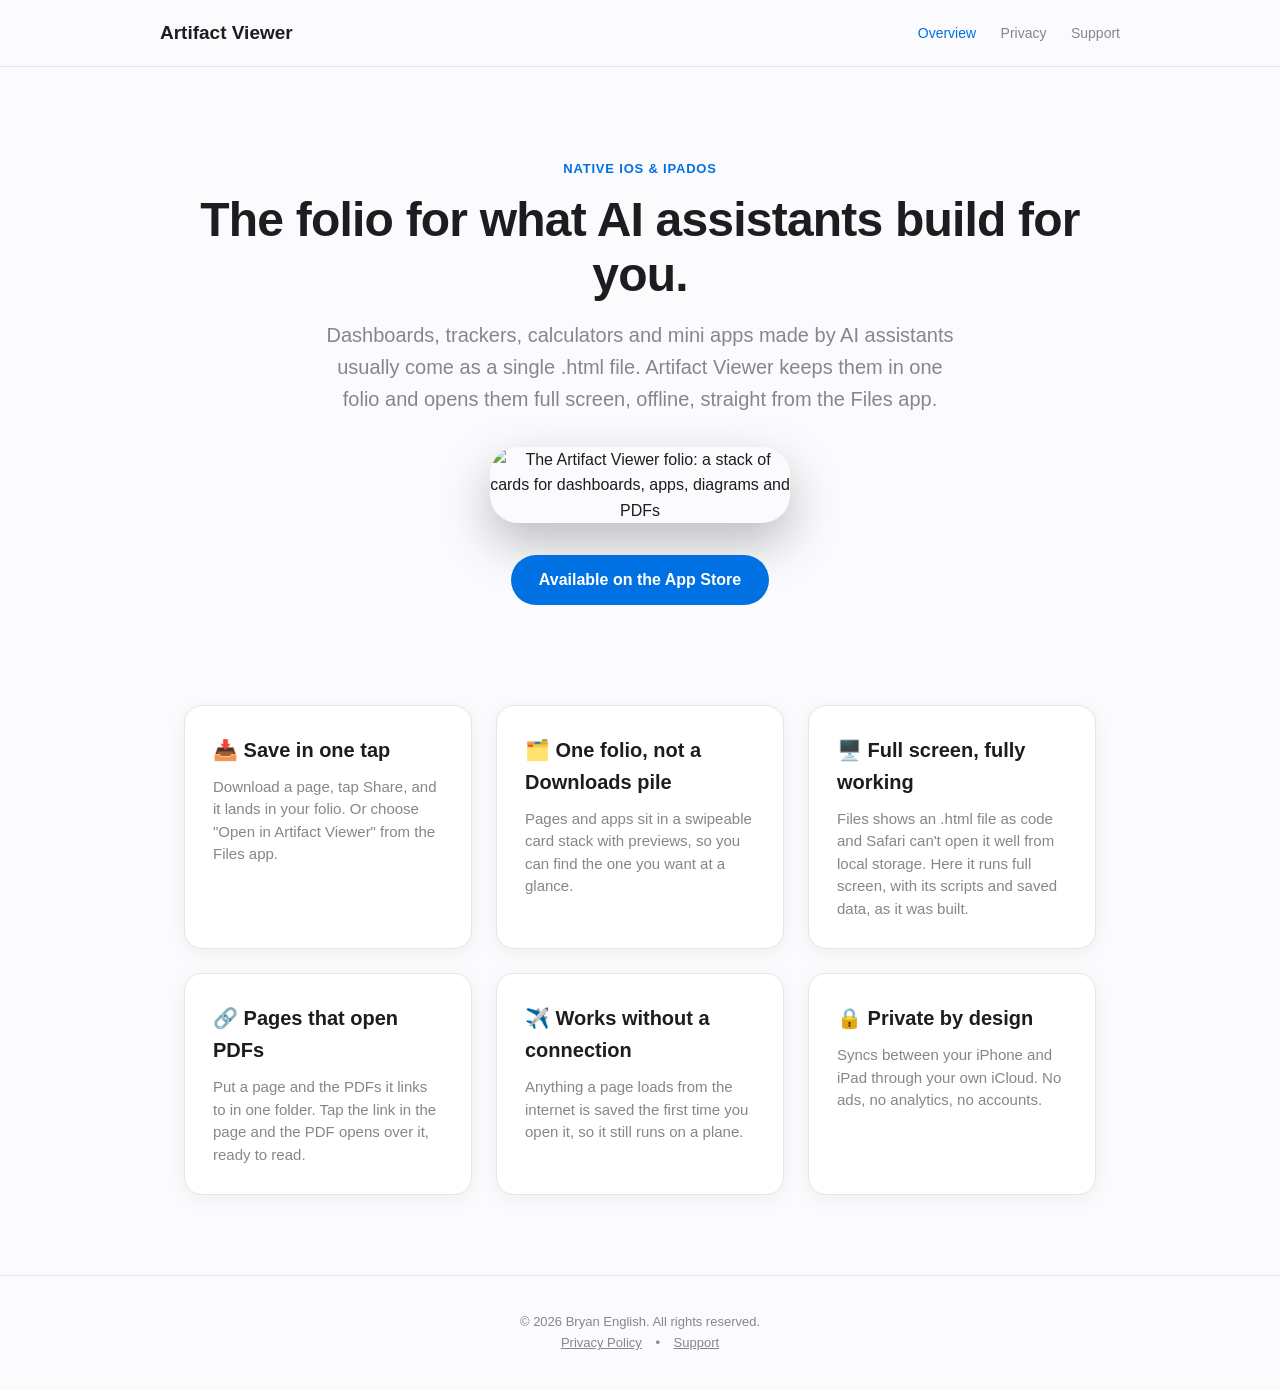
==== index.html @ 82806575 "Reposition site around AI-built pages and mini apps, add folio image slot Co-Authored-By: Claude Son" ====
<!DOCTYPE html>
<html lang="en">
<head>
  <meta charset="UTF-8">
  <meta name="viewport" content="width=device-width, initial-scale=1.0">
  <title>Artifact Viewer — The Folio for Your AI-Made Artifacts</title>
  <meta name="description" content="Save the web pages and mini apps AI assistants build for you, keep them in one folio, and open them full screen offline on iPhone and iPad.">
  <link rel="stylesheet" href="style.css">
</head>
<body>
  <header>
    <div class="nav-container">
      <a href="index.html" class="brand">Artifact Viewer</a>
      <nav>
        <a href="index.html" class="active">Overview</a>
        <a href="privacy.html">Privacy</a>
        <a href="support.html">Support</a>
      </nav>
    </div>
  </header>

  <main>
    <section class="hero">
      <span class="hero-tag">Native iOS & iPadOS</span>
      <h1>The folio for what AI assistants build for you.</h1>
      <p>Dashboards, trackers, calculators and mini apps made by AI assistants usually come as a single .html file. Artifact Viewer keeps them in one folio and opens them full screen, offline, straight from the Files app.</p>
      <img class="hero-shot" src="folio.png" alt="The Artifact Viewer folio: a stack of cards for dashboards, apps, diagrams and PDFs" width="390">
      <a href="https://apps.apple.com" class="cta-button">Available on the App Store</a>
    </section>

    <section class="features-grid">
      <div class="feature-card">
        <h3>📥 Save in one tap</h3>
        <p>Download a page, tap Share, and it lands in your folio. Or choose "Open in Artifact Viewer" from the Files app.</p>
      </div>
      <div class="feature-card">
        <h3>🗂️ One folio, not a Downloads pile</h3>
        <p>Pages and apps sit in a swipeable card stack with previews, so you can find the one you want at a glance.</p>
      </div>
      <div class="feature-card">
        <h3>🖥️ Full screen, fully working</h3>
        <p>Files shows an .html file as code and Safari can't open it well from local storage. Here it runs full screen, with its scripts and saved data, as it was built.</p>
      </div>
      <div class="feature-card">
        <h3>🔗 Pages that open PDFs</h3>
        <p>Put a page and the PDFs it links to in one folder. Tap the link in the page and the PDF opens over it, ready to read.</p>
      </div>
      <div class="feature-card">
        <h3>✈️ Works without a connection</h3>
        <p>Anything a page loads from the internet is saved the first time you open it, so it still runs on a plane.</p>
      </div>
      <div class="feature-card">
        <h3>🔒 Private by design</h3>
        <p>Syncs between your iPhone and iPad through your own iCloud. No ads, no analytics, no accounts.</p>
      </div>
    </section>
  </main>

  <footer>
    <p>&copy; 2026 Bryan English. All rights reserved.</p>
    <p>
      <a href="privacy.html">Privacy Policy</a> &bull;
      <a href="support.html">Support</a>
    </p>
  </footer>
</body>
</html>
---- style.css ----
:root {
  --bg: #fbfbfd;
  --card-bg: #ffffff;
  --text: #1d1d1f;
  --text-muted: #86868b;
  --border: #e5e5ea;
  --accent: #0071e3;
  --accent-hover: #0077ed;
  --card-shadow: 0 4px 20px rgba(0, 0, 0, 0.05);
}

@media (prefers-color-scheme: dark) {
  :root {
    --bg: #000000;
    --card-bg: #1c1c1e;
    --text: #f5f5f7;
    --text-muted: #a1a1a6;
    --border: #2c2c2e;
    --accent: #2997ff;
    --accent-hover: #40a9ff;
    --card-shadow: 0 4px 20px rgba(0, 0, 0, 0.4);
  }
}

* {
  box-sizing: border-box;
  margin: 0;
  padding: 0;
}

body {
  font-family: -apple-system, BlinkMacSystemFont, "SF Pro Text", "Segoe UI", Roboto, Helvetica, Arial, sans-serif;
  background-color: var(--bg);
  color: var(--text);
  line-height: 1.6;
  -webkit-font-smoothing: antialiased;
}

header {
  border-bottom: 1px solid var(--border);
  padding: 18px 24px;
  background: var(--bg);
  position: sticky;
  top: 0;
  z-index: 100;
  backdrop-filter: blur(20px);
}

.nav-container {
  max-width: 960px;
  margin: 0 auto;
  display: flex;
  justify-content: space-between;
  align-items: center;
}

.brand {
  font-size: 19px;
  font-weight: 700;
  color: var(--text);
  text-decoration: none;
  display: flex;
  align-items: center;
  gap: 8px;
}

nav a {
  color: var(--text-muted);
  text-decoration: none;
  font-size: 14px;
  font-weight: 500;
  margin-left: 20px;
  transition: color 0.15s ease;
}

nav a:hover, nav a.active {
  color: var(--accent);
}

main {
  max-width: 960px;
  margin: 0 auto;
  padding: 48px 24px 80px;
}

.hero {
  text-align: center;
  padding: 40px 0 60px;
}

.hero-tag {
  display: inline-block;
  font-size: 13px;
  font-weight: 600;
  color: var(--accent);
  text-transform: uppercase;
  letter-spacing: 0.8px;
  margin-bottom: 12px;
}

.hero h1 {
  font-size: 48px;
  font-weight: 700;
  letter-spacing: -0.8px;
  margin-bottom: 16px;
  line-height: 1.15;
}

.hero p {
  font-size: 20px;
  color: var(--text-muted);
  max-width: 640px;
  margin: 0 auto 32px;
}

.cta-button {
  display: inline-block;
  background: var(--accent);
  color: #ffffff;
  padding: 12px 28px;
  border-radius: 980px;
  font-size: 16px;
  font-weight: 600;
  text-decoration: none;
  transition: background 0.2s ease, transform 0.1s ease;
}

.cta-button:hover {
  background: var(--accent-hover);
  transform: translateY(-1px);
}

.features-grid {
  display: grid;
  grid-template-columns: repeat(auto-fit, minmax(280px, 1fr));
  gap: 24px;
  margin-top: 40px;
}

.feature-card {
  background: var(--card-bg);
  border: 1px solid var(--border);
  border-radius: 18px;
  padding: 28px;
  box-shadow: var(--card-shadow);
}

.feature-card h3 {
  font-size: 20px;
  font-weight: 600;
  margin-bottom: 10px;
}

.feature-card p {
  font-size: 15px;
  color: var(--text-muted);
  line-height: 1.5;
}

.content-page {
  max-width: 760px;
  margin: 0 auto;
}

.content-page h1 {
  font-size: 38px;
  font-weight: 700;
  letter-spacing: -0.5px;
  margin-bottom: 12px;
}

.effective-date {
  font-size: 14px;
  color: var(--text-muted);
  margin-bottom: 36px;
}

.content-page h2 {
  font-size: 22px;
  font-weight: 600;
  margin-top: 36px;
  margin-bottom: 12px;
}

.content-page p, .content-page ul {
  font-size: 16px;
  color: var(--text);
  margin-bottom: 18px;
}

.content-page ul {
  padding-left: 24px;
}

.content-page li {
  margin-bottom: 8px;
}

.support-box {
  background: var(--card-bg);
  border: 1px solid var(--border);
  border-radius: 16px;
  padding: 24px;
  margin: 28px 0;
}

footer {
  border-top: 1px solid var(--border);
  padding: 36px 24px;
  text-align: center;
  font-size: 13px;
  color: var(--text-muted);
}

footer a {
  color: var(--text-muted);
  text-decoration: underline;
  margin: 0 10px;
}

footer a:hover {
  color: var(--text);
}

.hero-shot { display: block; width: min(300px, 80%); height: auto; margin: 2rem auto; border-radius: 28px; box-shadow: 0 20px 50px rgba(0, 0, 0, 0.25); }
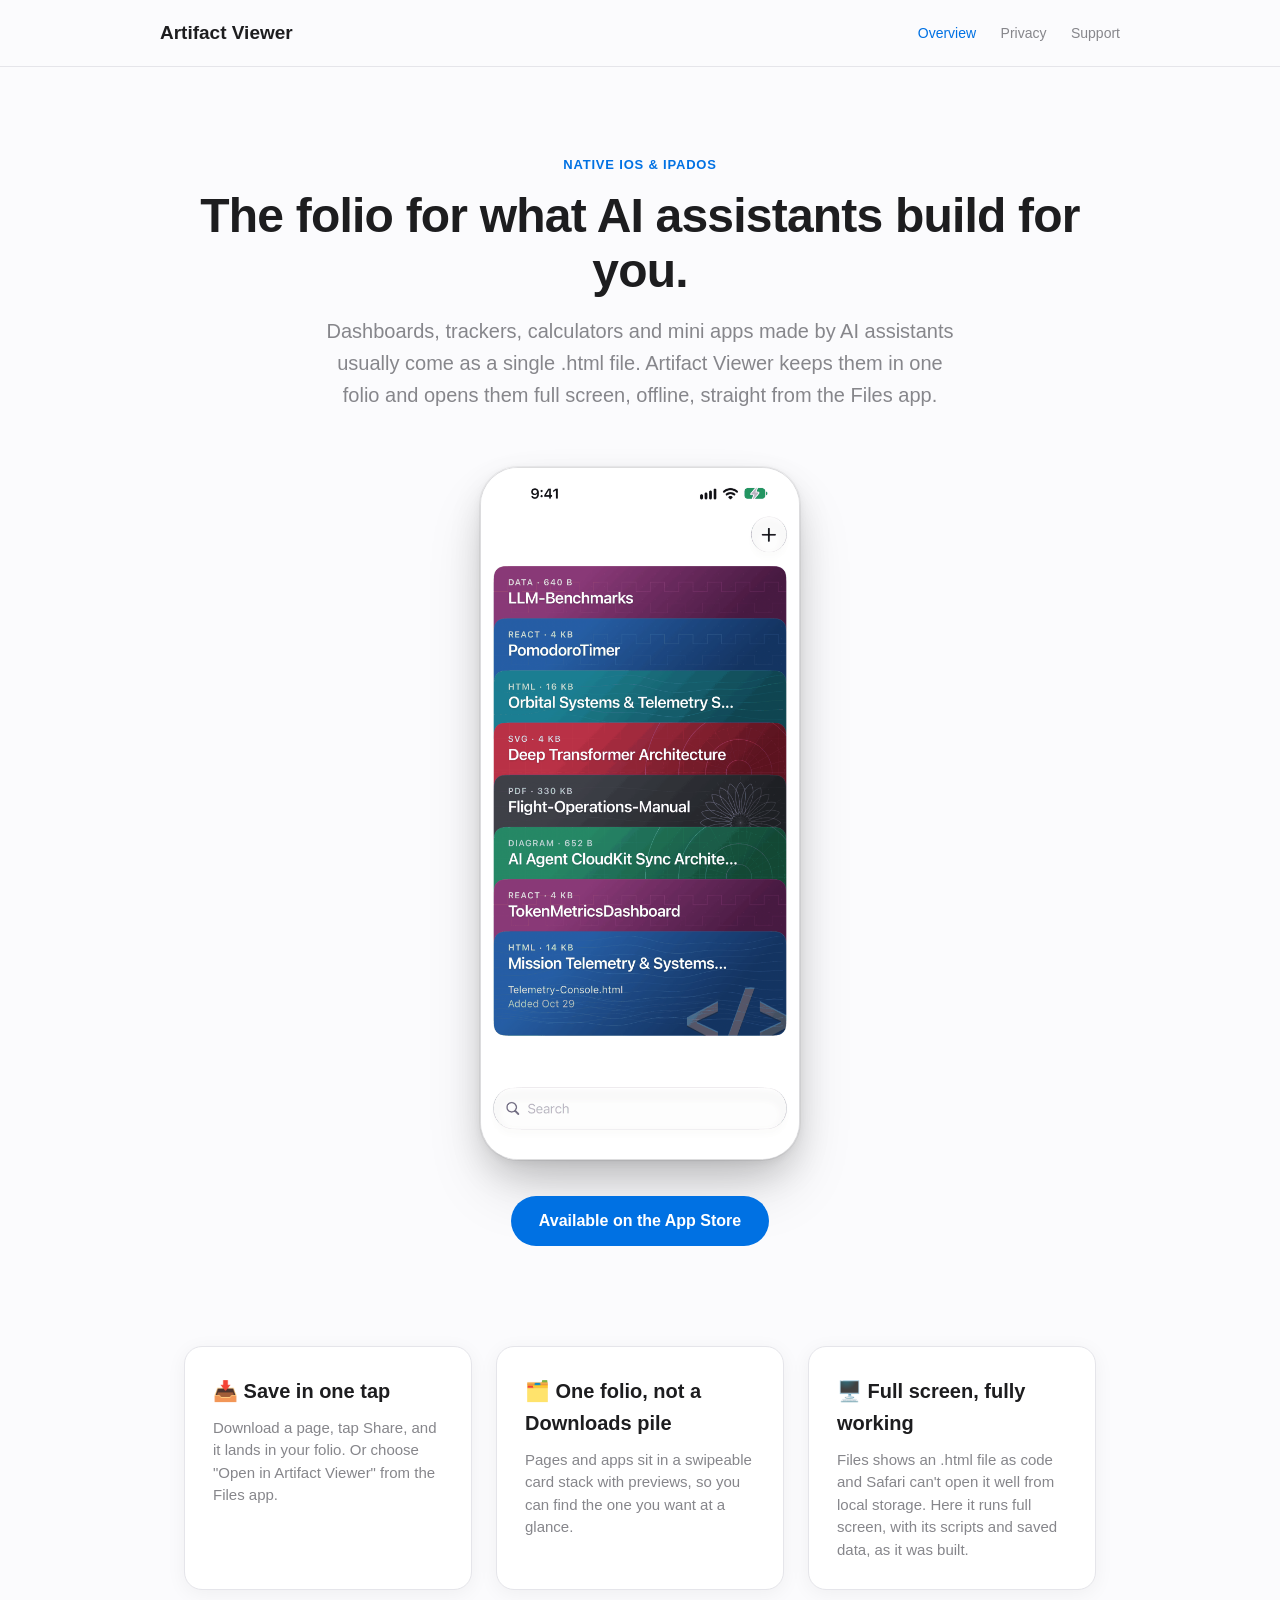
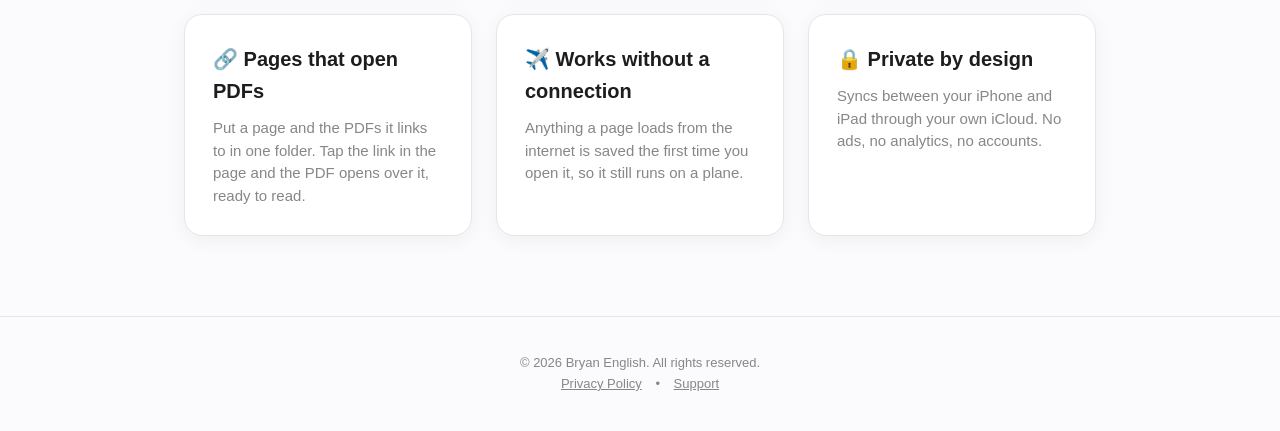
==== commit e71ee1dc: "Optimize folio hero image framing, shadowing, and layout Machine: Bryans-Mac-mini-5" ====
--- a/index.html
+++ b/index.html
@@ -24,7 +24,9 @@
       <span class="hero-tag">Native iOS & iPadOS</span>
       <h1>The folio for what AI assistants build for you.</h1>
       <p>Dashboards, trackers, calculators and mini apps made by AI assistants usually come as a single .html file. Artifact Viewer keeps them in one folio and opens them full screen, offline, straight from the Files app.</p>
-      <img class="hero-shot" src="folio.png" alt="The Artifact Viewer folio: a stack of cards for dashboards, apps, diagrams and PDFs" width="390">
+      <div class="hero-media">
+        <img class="hero-shot" src="folio.png" alt="The Artifact Viewer folio: a stack of cards for dashboards, apps, diagrams and PDFs">
+      </div>
       <a href="https://apps.apple.com" class="cta-button">Available on the App Store</a>
     </section>
 
--- a/style.css
+++ b/style.css
@@ -28,6 +28,16 @@
   padding: 0;
 }
 
+img {
+  max-width: 100%;
+  height: auto;
+}
+
+html, body {
+  overflow-x: hidden;
+  width: 100%;
+}
+
 body {
   font-family: -apple-system, BlinkMacSystemFont, "SF Pro Text", "Segoe UI", Roboto, Helvetica, Arial, sans-serif;
   background-color: var(--bg);
@@ -84,6 +94,9 @@
 }
 
 .hero {
+  display: flex;
+  flex-direction: column;
+  align-items: center;
   text-align: center;
   padding: 40px 0 60px;
 }
@@ -222,4 +235,66 @@
   color: var(--text);
 }
 
-.hero-shot { display: block; width: min(300px, 80%); height: auto; margin: 2rem auto; border-radius: 28px; box-shadow: 0 20px 50px rgba(0, 0, 0, 0.25); }
+.hero-media {
+  width: 100%;
+  display: flex;
+  justify-content: center;
+  margin: 1.5rem 0 2.25rem;
+}
+
+.hero-shot {
+  display: block;
+  width: min(320px, 85%);
+  height: auto;
+  border-radius: 38px;
+  border: 1px solid rgba(0, 0, 0, 0.12);
+  box-shadow:
+    0 0 0 1px rgba(0, 0, 0, 0.05),
+    0 2px 8px rgba(0, 0, 0, 0.05),
+    0 16px 36px -4px rgba(0, 0, 0, 0.14),
+    0 32px 64px -12px rgba(0, 0, 0, 0.18);
+  transition: transform 0.25s ease, box-shadow 0.25s ease;
+}
+
+.hero-shot:hover {
+  transform: translateY(-2px);
+  box-shadow:
+    0 0 0 1px rgba(0, 0, 0, 0.08),
+    0 4px 12px rgba(0, 0, 0, 0.07),
+    0 20px 44px -4px rgba(0, 0, 0, 0.18),
+    0 40px 76px -12px rgba(0, 0, 0, 0.22);
+}
+
+@media (prefers-color-scheme: dark) {
+  .hero-shot {
+    border: 1px solid rgba(255, 255, 255, 0.16);
+    box-shadow:
+      0 0 0 1px rgba(255, 255, 255, 0.08),
+      0 12px 32px rgba(0, 0, 0, 0.6),
+      0 32px 72px rgba(0, 0, 0, 0.85);
+  }
+}
+
+@media (max-width: 640px) {
+  header {
+    padding: 12px 14px;
+  }
+  .brand {
+    font-size: 15px;
+  }
+  nav a {
+    margin-left: 8px;
+    font-size: 12px;
+  }
+  .hero h1 {
+    font-size: 28px;
+    letter-spacing: -0.5px;
+  }
+  .hero p {
+    font-size: 15px;
+    line-height: 1.45;
+  }
+  main {
+    padding: 24px 14px 48px;
+  }
+}
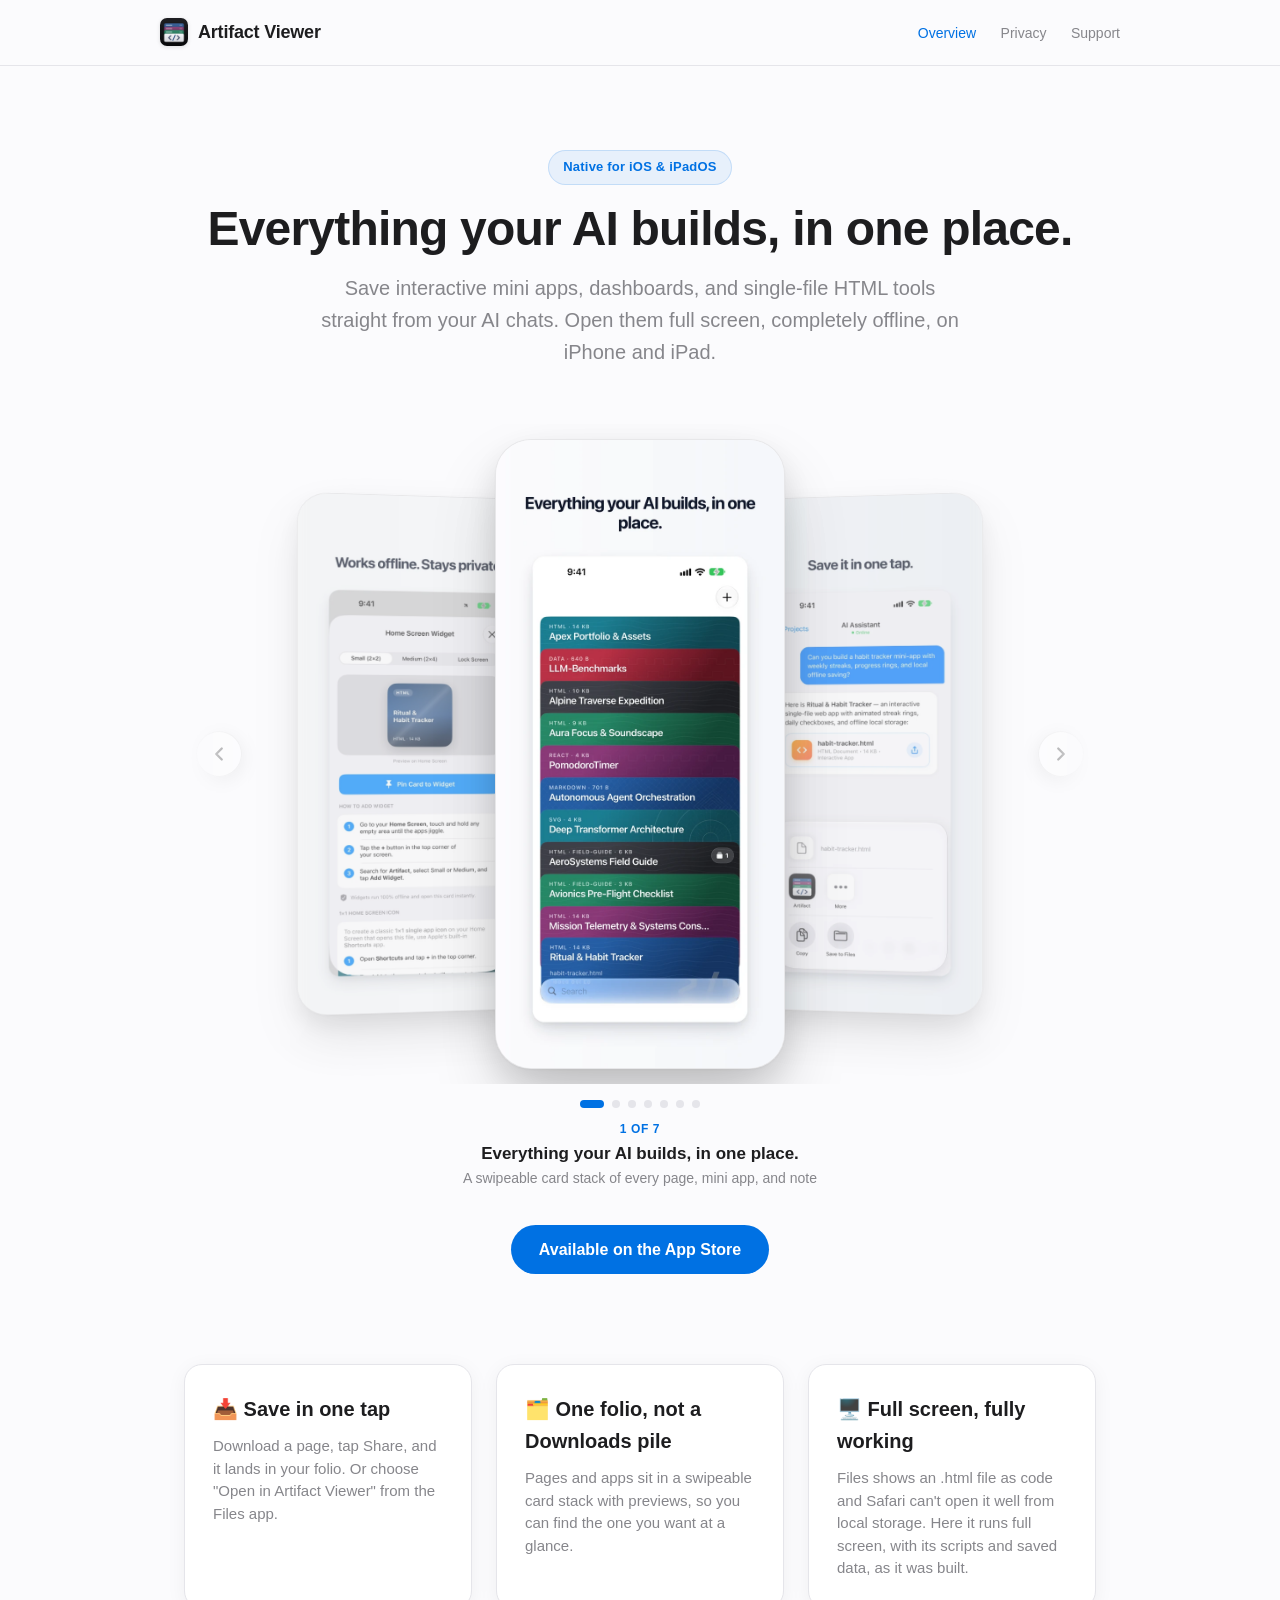
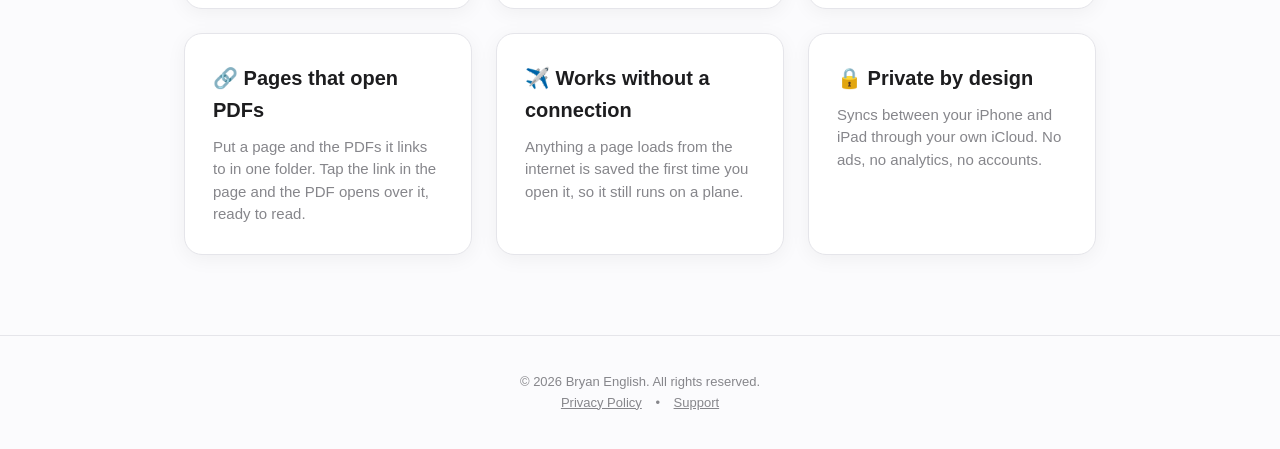
==== commit a9b6131c: "Add circular 3D screenshot carousel and refresh header Machine: Bryans-Mac-mini-5" ====
--- a/index.html
+++ b/index.html
@@ -10,7 +10,10 @@
 <body>
   <header>
     <div class="nav-container">
-      <a href="index.html" class="brand">Artifact Viewer</a>
+      <a href="index.html" class="brand">
+        <img src="app-icon.png" alt="Artifact Viewer" class="brand-icon" width="28" height="28">
+        <span>Artifact Viewer</span>
+      </a>
       <nav>
         <a href="index.html" class="active">Overview</a>
         <a href="privacy.html">Privacy</a>
@@ -21,11 +24,79 @@
 
   <main>
     <section class="hero">
-      <span class="hero-tag">Native iOS & iPadOS</span>
-      <h1>The folio for what AI assistants build for you.</h1>
-      <p>Dashboards, trackers, calculators and mini apps made by AI assistants usually come as a single .html file. Artifact Viewer keeps them in one folio and opens them full screen, offline, straight from the Files app.</p>
-      <div class="hero-media">
-        <img class="hero-shot" src="folio.png" alt="The Artifact Viewer folio: a stack of cards for dashboards, apps, diagrams and PDFs">
+      <span class="hero-tag">Native for iOS &amp; iPadOS</span>
+      <h1>Everything your AI builds, in one place.</h1>
+      <p>Save interactive mini apps, dashboards, and single-file HTML tools straight from your AI chats. Open them full screen, completely offline, on iPhone and iPad.</p>
+      <div class="carousel-wrapper" aria-label="Artifact Viewer feature screenshots">
+        <button class="carousel-nav prev" id="carouselPrev" aria-label="Previous screenshot" type="button">
+          <svg width="22" height="22" viewBox="0 0 24 24" fill="none" stroke="currentColor" stroke-width="2.5" stroke-linecap="round" stroke-linejoin="round"><polyline points="15 18 9 12 15 6"></polyline></svg>
+        </button>
+        
+        <div class="carousel-stage" id="carouselStage" tabindex="0" role="region" aria-roledescription="carousel" aria-label="Artifact Viewer feature showcase">
+          <div class="carousel-slide" data-index="0" data-title="Everything your AI builds, in one place." data-subtitle="A swipeable card stack of every page, mini app, and note">
+            <picture>
+              <source srcset="frames/frame-1.webp" type="image/webp">
+              <img src="frames/frame-1.png" alt="Everything your AI builds, in one place. Artifact Viewer folio stack." loading="eager" width="330" height="717">
+            </picture>
+          </div>
+          <div class="carousel-slide" data-index="1" data-title="Save it in one tap." data-subtitle="Save HTML files directly from AI chat conversations via Share Sheet">
+            <picture>
+              <source srcset="frames/frame-2.webp" type="image/webp">
+              <img src="frames/frame-2.png" alt="Save it in one tap. Native iOS Share Sheet integration." loading="lazy" width="330" height="717">
+            </picture>
+          </div>
+          <div class="carousel-slide" data-index="2" data-title="Or open it from Files." data-subtitle="Choose Open With Artifact directly inside the iOS Files app">
+            <picture>
+              <source srcset="frames/frame-3.webp" type="image/webp">
+              <img src="frames/frame-3.png" alt="Or open it from Files. Files app integration." loading="lazy" width="330" height="717">
+            </picture>
+          </div>
+          <div class="carousel-slide" data-index="3" data-title="Full screen. Fully working." data-subtitle="Live interactive charts, filters, and state saved locally">
+            <picture>
+              <source srcset="frames/frame-4.webp" type="image/webp">
+              <img src="frames/frame-4.png" alt="Full screen. Fully working. Apex Portfolio interactive dashboard." loading="lazy" width="330" height="717">
+            </picture>
+          </div>
+          <div class="carousel-slide" data-index="4" data-title="Pages that open PDFs." data-subtitle="Pages link directly to sibling PDFs and documents">
+            <picture>
+              <source srcset="frames/frame-5.webp" type="image/webp">
+              <img src="frames/frame-5.png" alt="Pages that open PDFs. Field guide linked to operations manual." loading="lazy" width="330" height="717">
+            </picture>
+          </div>
+          <div class="carousel-slide" data-index="5" data-title="Read it right there." data-subtitle="Built-in PDF reader with centered Table of Contents and pill navigation">
+            <picture>
+              <source srcset="frames/frame-6.webp" type="image/webp">
+              <img src="frames/frame-6.png" alt="Read it right there. Native PDF viewer with Table of Contents." loading="lazy" width="330" height="717">
+            </picture>
+          </div>
+          <div class="carousel-slide" data-index="6" data-title="Works offline. Stays private." data-subtitle="Cached offline storage, home screen widgets, and zero tracking">
+            <picture>
+              <source srcset="frames/frame-7.webp" type="image/webp">
+              <img src="frames/frame-7.png" alt="Works offline. Stays private. Offline support and widgets." loading="lazy" width="330" height="717">
+            </picture>
+          </div>
+        </div>
+
+        <button class="carousel-nav next" id="carouselNext" aria-label="Next screenshot" type="button">
+          <svg width="22" height="22" viewBox="0 0 24 24" fill="none" stroke="currentColor" stroke-width="2.5" stroke-linecap="round" stroke-linejoin="round"><polyline points="9 18 15 12 9 6"></polyline></svg>
+        </button>
+      </div>
+
+      <div class="carousel-indicators">
+        <div class="carousel-dots" id="carouselDots" role="tablist" aria-label="Select screenshot">
+          <button class="dot active" role="tab" aria-selected="true" aria-label="Slide 1: Everything your AI builds" data-index="0"></button>
+          <button class="dot" role="tab" aria-selected="false" aria-label="Slide 2: Save it in one tap" data-index="1"></button>
+          <button class="dot" role="tab" aria-selected="false" aria-label="Slide 3: Or open it from Files" data-index="2"></button>
+          <button class="dot" role="tab" aria-selected="false" aria-label="Slide 4: Full screen. Fully working" data-index="3"></button>
+          <button class="dot" role="tab" aria-selected="false" aria-label="Slide 5: Pages that open PDFs" data-index="4"></button>
+          <button class="dot" role="tab" aria-selected="false" aria-label="Slide 6: Read it right there" data-index="5"></button>
+          <button class="dot" role="tab" aria-selected="false" aria-label="Slide 7: Works offline. Stays private" data-index="6"></button>
+        </div>
+        <div class="carousel-caption">
+          <span class="caption-index" id="captionIndex">1 of 7</span>
+          <span class="caption-title" id="captionTitle">Everything your AI builds, in one place.</span>
+          <span class="caption-subtitle" id="captionSubtitle">A swipeable card stack of every page, mini app, and note</span>
+        </div>
       </div>
       <a href="https://apps.apple.com" class="cta-button">Available on the App Store</a>
     </section>
@@ -65,5 +136,141 @@
       <a href="support.html">Support</a>
     </p>
   </footer>
+
+  <script>
+    (function() {
+      const stage = document.getElementById('carouselStage');
+      const prevBtn = document.getElementById('carouselPrev');
+      const nextBtn = document.getElementById('carouselNext');
+      const dots = Array.from(document.querySelectorAll('#carouselDots .dot'));
+      const slides = Array.from(document.querySelectorAll('.carousel-slide'));
+      const captionIndex = document.getElementById('captionIndex');
+      const captionTitle = document.getElementById('captionTitle');
+      const captionSubtitle = document.getElementById('captionSubtitle');
+
+      if (!stage || !slides.length) return;
+
+      const N = slides.length;
+      let currentIndex = 0;
+
+      function render() {
+        slides.forEach((slide, i) => {
+          // Circular shortest distance from currentIndex
+          let offset = (i - currentIndex) % N;
+          if (offset > Math.floor(N / 2)) offset -= N;
+          if (offset < -Math.floor(N / 2)) offset += N;
+
+          // Clear previous position classes
+          slide.classList.remove('center', 'left-1', 'right-1', 'left-2', 'right-2', 'hidden-far');
+
+          if (offset === 0) {
+            slide.classList.add('center');
+            slide.setAttribute('aria-hidden', 'false');
+          } else if (offset === -1) {
+            slide.classList.add('left-1');
+            slide.setAttribute('aria-hidden', 'false');
+          } else if (offset === 1) {
+            slide.classList.add('right-1');
+            slide.setAttribute('aria-hidden', 'false');
+          } else if (offset === -2) {
+            slide.classList.add('left-2');
+            slide.setAttribute('aria-hidden', 'true');
+          } else if (offset === 2) {
+            slide.classList.add('right-2');
+            slide.setAttribute('aria-hidden', 'true');
+          } else {
+            slide.classList.add('hidden-far');
+            slide.setAttribute('aria-hidden', 'true');
+          }
+        });
+
+        // Update indicator dots
+        dots.forEach((dot, i) => {
+          const isActive = i === currentIndex;
+          dot.classList.toggle('active', isActive);
+          dot.setAttribute('aria-selected', isActive ? 'true' : 'false');
+        });
+
+        // Update active caption
+        const activeSlide = slides[currentIndex];
+        if (activeSlide) {
+          captionIndex.textContent = `${currentIndex + 1} of ${N}`;
+          captionTitle.textContent = activeSlide.dataset.title || '';
+          captionSubtitle.textContent = activeSlide.dataset.subtitle || '';
+        }
+      }
+
+      function goTo(index) {
+        currentIndex = ((index % N) + N) % N;
+        render();
+      }
+
+      function goNext() {
+        goTo(currentIndex + 1);
+      }
+
+      function goPrev() {
+        goTo(currentIndex - 1);
+      }
+
+      // Next / Prev buttons
+      nextBtn.addEventListener('click', goNext);
+      prevBtn.addEventListener('click', goPrev);
+
+      // Clicking any slide: if flanking, navigate directly to it
+      slides.forEach((slide, i) => {
+        slide.addEventListener('click', () => {
+          if (i !== currentIndex) {
+            goTo(i);
+          }
+        });
+      });
+
+      // Indicator dots
+      dots.forEach((dot, i) => {
+        dot.addEventListener('click', () => goTo(i));
+      });
+
+      // Keyboard navigation
+      window.addEventListener('keydown', (e) => {
+        if (e.key === 'ArrowLeft') {
+          goPrev();
+        } else if (e.key === 'ArrowRight') {
+          goNext();
+        }
+      });
+
+      // Touch swipe gestures
+      let touchStartX = 0;
+      let touchStartY = 0;
+
+      stage.addEventListener('touchstart', (e) => {
+        if (!e.touches.length) return;
+        touchStartX = e.touches[0].clientX;
+        touchStartY = e.touches[0].clientY;
+      }, { passive: true });
+
+      stage.addEventListener('touchend', (e) => {
+        if (!e.changedTouches.length) return;
+        const dx = e.changedTouches[0].clientX - touchStartX;
+        const dy = e.changedTouches[0].clientY - touchStartY;
+        if (Math.abs(dx) > 35 && Math.abs(dx) > Math.abs(dy)) {
+          if (dx < 0) {
+            goNext();
+          } else {
+            goPrev();
+          }
+        }
+      }, { passive: true });
+
+      // Initial render without transition flash
+      render();
+      requestAnimationFrame(() => {
+        requestAnimationFrame(() => {
+          stage.classList.add('ready');
+        });
+      });
+    })();
+  </script>
 </body>
 </html>
--- a/style.css
+++ b/style.css
@@ -65,13 +65,22 @@
 }
 
 .brand {
-  font-size: 19px;
+  font-size: 18px;
   font-weight: 700;
   color: var(--text);
   text-decoration: none;
   display: flex;
   align-items: center;
-  gap: 8px;
+  gap: 10px;
+  letter-spacing: -0.2px;
+}
+
+.brand-icon {
+  width: 28px;
+  height: 28px;
+  border-radius: 7px;
+  box-shadow: 0 1px 4px rgba(0, 0, 0, 0.12);
+  display: block;
 }
 
 nav a {
@@ -98,17 +107,31 @@
   flex-direction: column;
   align-items: center;
   text-align: center;
-  padding: 40px 0 60px;
+  padding: 36px 0 50px;
+  width: 100%;
+  max-width: 100%;
+  min-width: 0;
 }
 
 .hero-tag {
-  display: inline-block;
+  display: inline-flex;
+  align-items: center;
   font-size: 13px;
   font-weight: 600;
   color: var(--accent);
-  text-transform: uppercase;
-  letter-spacing: 0.8px;
-  margin-bottom: 12px;
+  background: rgba(0, 113, 227, 0.08);
+  padding: 6px 14px;
+  border-radius: 980px;
+  border: 1px solid rgba(0, 113, 227, 0.16);
+  letter-spacing: 0.2px;
+  margin-bottom: 16px;
+}
+
+@media (prefers-color-scheme: dark) {
+  .hero-tag {
+    background: rgba(41, 151, 255, 0.12);
+    border-color: rgba(41, 151, 255, 0.24);
+  }
 }
 
 .hero h1 {
@@ -235,43 +258,295 @@
   color: var(--text);
 }
 
-.hero-media {
+/* 3D Circular Carousel */
+.carousel-wrapper {
+  position: relative;
   width: 100%;
-  display: flex;
+  max-width: 960px;
+  height: 660px;
+  margin: 1.5rem auto 1rem;
+  display: flex;
+  align-items: center;
   justify-content: center;
-  margin: 1.5rem 0 2.25rem;
-}
-
-.hero-shot {
+  -webkit-mask-image: linear-gradient(to right, transparent 0%, black 14%, black 86%, transparent 100%);
+  mask-image: linear-gradient(to right, transparent 0%, black 14%, black 86%, transparent 100%);
+  overflow: visible;
+}
+
+.carousel-stage {
+  position: relative;
+  width: 100%;
+  height: 100%;
+  perspective: 1200px;
+  transform-style: preserve-3d;
+  display: flex;
+  align-items: center;
+  justify-content: center;
+}
+
+.carousel-stage:not(.ready) .carousel-slide {
+  transition: none !important;
+}
+
+.carousel-slide {
+  position: absolute;
+  top: 50%;
+  left: 50%;
+  width: 290px;
+  aspect-ratio: 1320 / 2868;
+  border-radius: 36px;
+  overflow: hidden;
+  background: #fbfbfd;
+  border: 1px solid rgba(0, 0, 0, 0.08);
+  box-shadow:
+    0 1px 3px rgba(0, 0, 0, 0.04),
+    0 12px 28px rgba(0, 0, 0, 0.08),
+    0 28px 56px -6px rgba(0, 0, 0, 0.16);
+  transition:
+    transform 0.5s cubic-bezier(0.25, 1, 0.5, 1),
+    opacity 0.45s ease,
+    filter 0.45s ease,
+    box-shadow 0.45s ease;
+  user-select: none;
+  cursor: pointer;
+  will-change: transform, opacity;
+}
+
+.carousel-slide picture,
+.carousel-slide img {
   display: block;
-  width: min(320px, 85%);
-  height: auto;
-  border-radius: 38px;
-  border: 1px solid rgba(0, 0, 0, 0.12);
+  width: 100%;
+  height: 100%;
+  object-fit: cover;
+  pointer-events: none;
+}
+
+/* Base states applied via JS classes / transforms */
+.carousel-slide.center {
+  z-index: 10;
+  opacity: 1;
+  transform: translate(-50%, -50%) scale(1) translateZ(0);
+  cursor: default;
   box-shadow:
-    0 0 0 1px rgba(0, 0, 0, 0.05),
-    0 2px 8px rgba(0, 0, 0, 0.05),
-    0 16px 36px -4px rgba(0, 0, 0, 0.14),
-    0 32px 64px -12px rgba(0, 0, 0, 0.18);
-  transition: transform 0.25s ease, box-shadow 0.25s ease;
-}
-
-.hero-shot:hover {
-  transform: translateY(-2px);
-  box-shadow:
-    0 0 0 1px rgba(0, 0, 0, 0.08),
-    0 4px 12px rgba(0, 0, 0, 0.07),
-    0 20px 44px -4px rgba(0, 0, 0, 0.18),
-    0 40px 76px -12px rgba(0, 0, 0, 0.22);
+    0 1px 3px rgba(0, 0, 0, 0.04),
+    0 14px 34px rgba(0, 0, 0, 0.1),
+    0 36px 72px -8px rgba(0, 0, 0, 0.2);
+}
+
+.carousel-slide.left-1 {
+  z-index: 5;
+  opacity: 0.68;
+  transform: translate(calc(-50% - 220px), -50%) scale(0.82) rotateY(7deg);
+  filter: brightness(0.96);
+}
+
+.carousel-slide.right-1 {
+  z-index: 5;
+  opacity: 0.68;
+  transform: translate(calc(-50% + 220px), -50%) scale(0.82) rotateY(-7deg);
+  filter: brightness(0.96);
+}
+
+.carousel-slide.left-2 {
+  z-index: 2;
+  opacity: 0;
+  transform: translate(calc(-50% - 360px), -50%) scale(0.68) rotateY(12deg);
+  filter: brightness(0.9);
+  pointer-events: none;
+}
+
+.carousel-slide.right-2 {
+  z-index: 2;
+  opacity: 0;
+  transform: translate(calc(-50% + 360px), -50%) scale(0.68) rotateY(-12deg);
+  filter: brightness(0.9);
+  pointer-events: none;
+}
+
+.carousel-slide.hidden-far {
+  z-index: 1;
+  opacity: 0;
+  transform: translate(-50%, -50%) scale(0.5);
+  pointer-events: none;
+}
+
+.carousel-nav {
+  position: absolute;
+  top: 50%;
+  transform: translateY(-50%);
+  width: 46px;
+  height: 46px;
+  border-radius: 50%;
+  background: rgba(255, 255, 255, 0.88);
+  backdrop-filter: blur(20px);
+  -webkit-backdrop-filter: blur(20px);
+  border: 1px solid rgba(0, 0, 0, 0.1);
+  color: var(--text);
+  box-shadow: 0 4px 18px rgba(0, 0, 0, 0.14);
+  display: flex;
+  align-items: center;
+  justify-content: center;
+  cursor: pointer;
+  z-index: 30;
+  transition: background 0.15s ease, transform 0.15s ease, box-shadow 0.15s ease;
+}
+
+.carousel-nav:hover {
+  background: #ffffff;
+  transform: translateY(-50%) scale(1.08);
+  box-shadow: 0 6px 22px rgba(0, 0, 0, 0.18);
+}
+
+.carousel-nav:active {
+  transform: translateY(-50%) scale(0.96);
+}
+
+.carousel-nav.prev {
+  left: 12px;
+}
+
+.carousel-nav.next {
+  right: 12px;
+}
+
+.carousel-indicators {
+  display: flex;
+  flex-direction: column;
+  align-items: center;
+  margin-bottom: 2.25rem;
+  gap: 12px;
+}
+
+.carousel-dots {
+  display: flex;
+  align-items: center;
+  gap: 8px;
+}
+
+.carousel-dots .dot {
+  width: 8px;
+  height: 8px;
+  border-radius: 4px;
+  background: var(--border);
+  border: none;
+  cursor: pointer;
+  padding: 0;
+  transition: width 0.25s cubic-bezier(0.2, 0.8, 0.2, 1), background 0.2s ease;
+}
+
+.carousel-dots .dot.active {
+  width: 24px;
+  background: var(--accent);
+}
+
+.carousel-caption {
+  display: flex;
+  flex-direction: column;
+  align-items: center;
+  text-align: center;
+  gap: 4px;
+  max-width: 520px;
+}
+
+.caption-index {
+  font-size: 12px;
+  font-weight: 600;
+  color: var(--accent);
+  text-transform: uppercase;
+  letter-spacing: 0.6px;
+}
+
+.caption-title {
+  font-size: 17px;
+  font-weight: 600;
+  color: var(--text);
+  line-height: 1.3;
+}
+
+.caption-subtitle {
+  font-size: 14px;
+  color: var(--text-muted);
+  line-height: 1.4;
 }
 
 @media (prefers-color-scheme: dark) {
-  .hero-shot {
-    border: 1px solid rgba(255, 255, 255, 0.16);
+  .carousel-slide {
+    background: #1c1c1e;
+    border-color: rgba(255, 255, 255, 0.14);
     box-shadow:
-      0 0 0 1px rgba(255, 255, 255, 0.08),
-      0 12px 32px rgba(0, 0, 0, 0.6),
-      0 32px 72px rgba(0, 0, 0, 0.85);
+      0 4px 16px rgba(0, 0, 0, 0.6),
+      0 20px 48px rgba(0, 0, 0, 0.8);
+  }
+
+  .carousel-slide.center {
+    box-shadow:
+      0 8px 24px rgba(0, 0, 0, 0.7),
+      0 32px 72px rgba(0, 0, 0, 0.9);
+  }
+
+  .carousel-nav {
+    background: rgba(44, 44, 46, 0.88);
+    border-color: rgba(255, 255, 255, 0.16);
+    color: #ffffff;
+    box-shadow: 0 4px 16px rgba(0, 0, 0, 0.5);
+  }
+
+  .carousel-nav:hover {
+    background: #3a3a3c;
+  }
+}
+
+@media (max-width: 640px) {
+  .carousel-wrapper {
+    height: 540px;
+    -webkit-mask-image: linear-gradient(to right, transparent 0%, black 10%, black 90%, transparent 100%);
+    mask-image: linear-gradient(to right, transparent 0%, black 10%, black 90%, transparent 100%);
+  }
+
+  .carousel-slide {
+    width: min(240px, 68vw);
+    border-radius: 30px;
+  }
+
+  .carousel-slide.left-1 {
+    transform: translate(calc(-50% - 150px), -50%) scale(0.8) rotateY(6deg);
+    opacity: 0.55;
+  }
+
+  .carousel-slide.right-1 {
+    transform: translate(calc(-50% + 150px), -50%) scale(0.8) rotateY(-6deg);
+    opacity: 0.55;
+  }
+
+  .carousel-slide.left-2 {
+    transform: translate(calc(-50% - 260px), -50%) scale(0.65) rotateY(10deg);
+    opacity: 0.15;
+  }
+
+  .carousel-slide.right-2 {
+    transform: translate(calc(-50% + 260px), -50%) scale(0.65) rotateY(-10deg);
+    opacity: 0.15;
+  }
+
+  .carousel-nav {
+    width: 38px;
+    height: 38px;
+  }
+
+  .carousel-nav.prev {
+    left: 4px;
+  }
+
+  .carousel-nav.next {
+    right: 4px;
+  }
+
+  .caption-title {
+    font-size: 15px;
+  }
+
+  .caption-subtitle {
+    font-size: 13px;
   }
 }
 
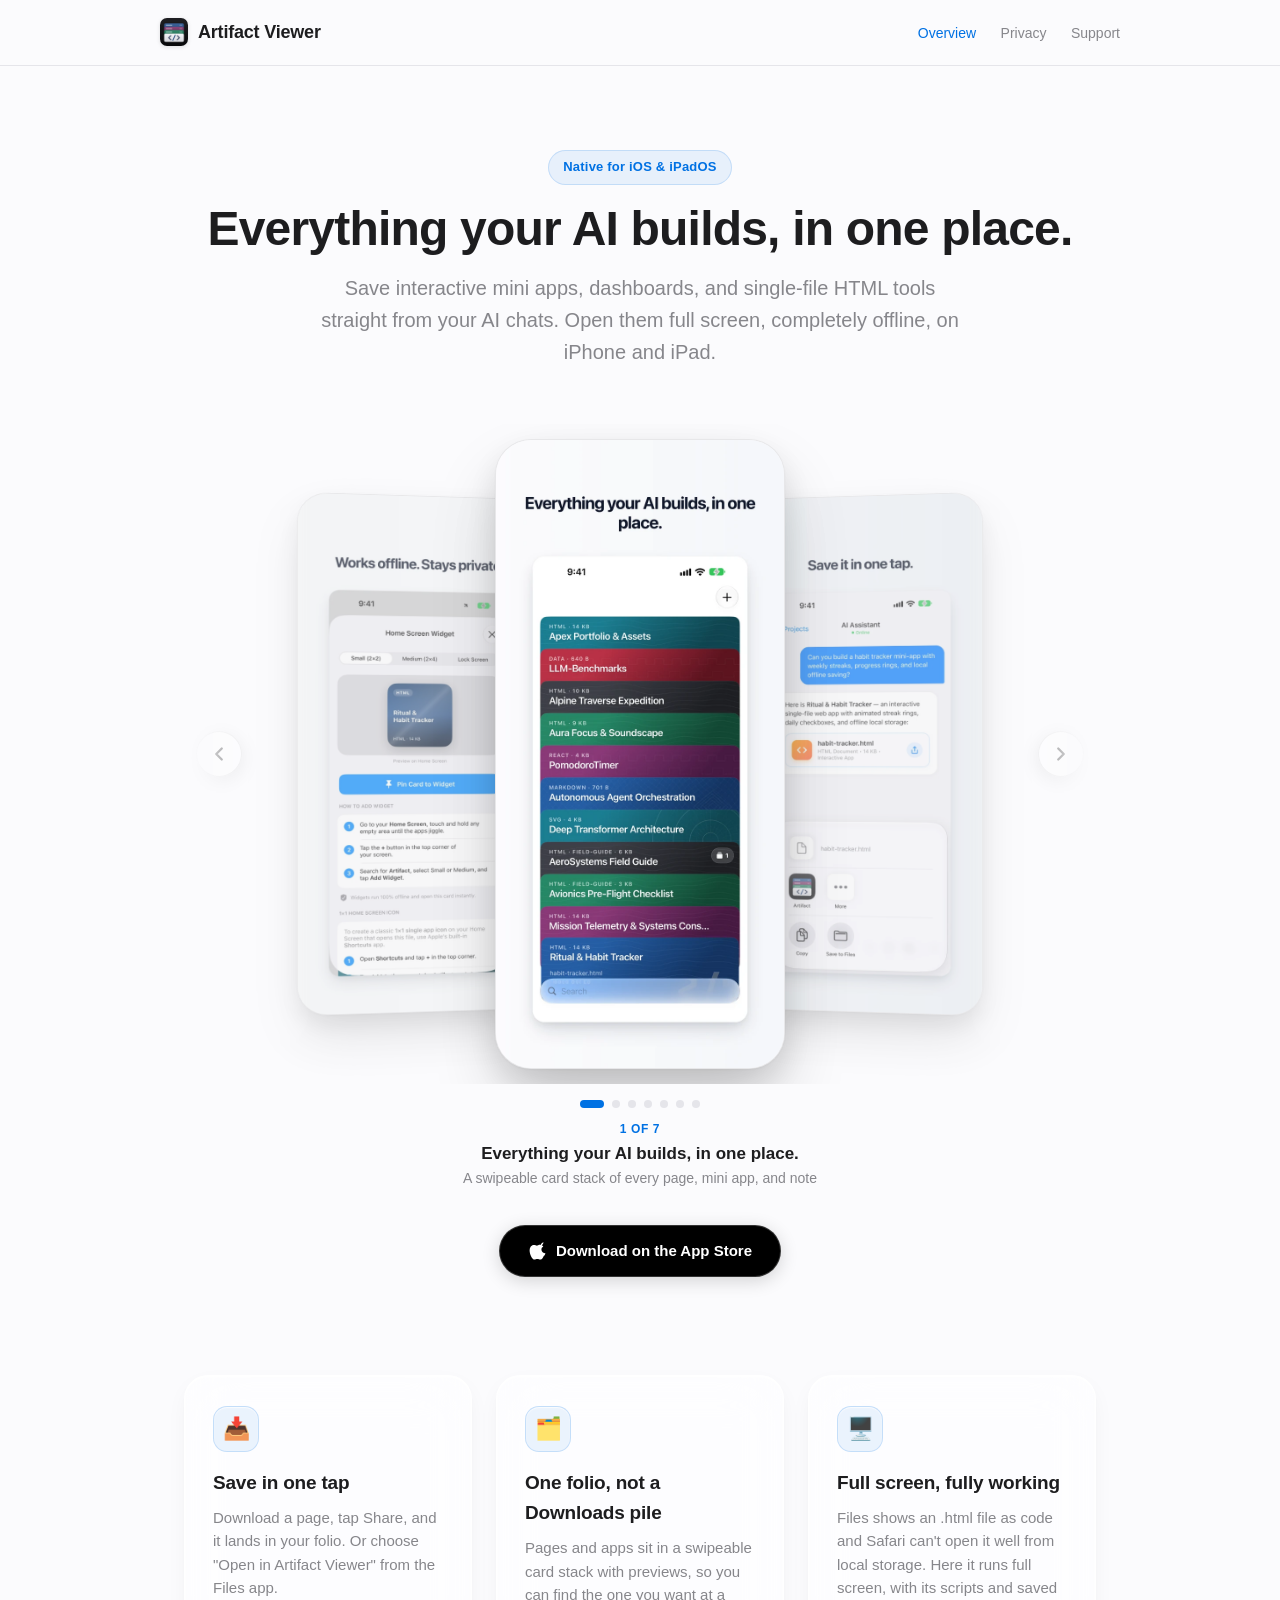
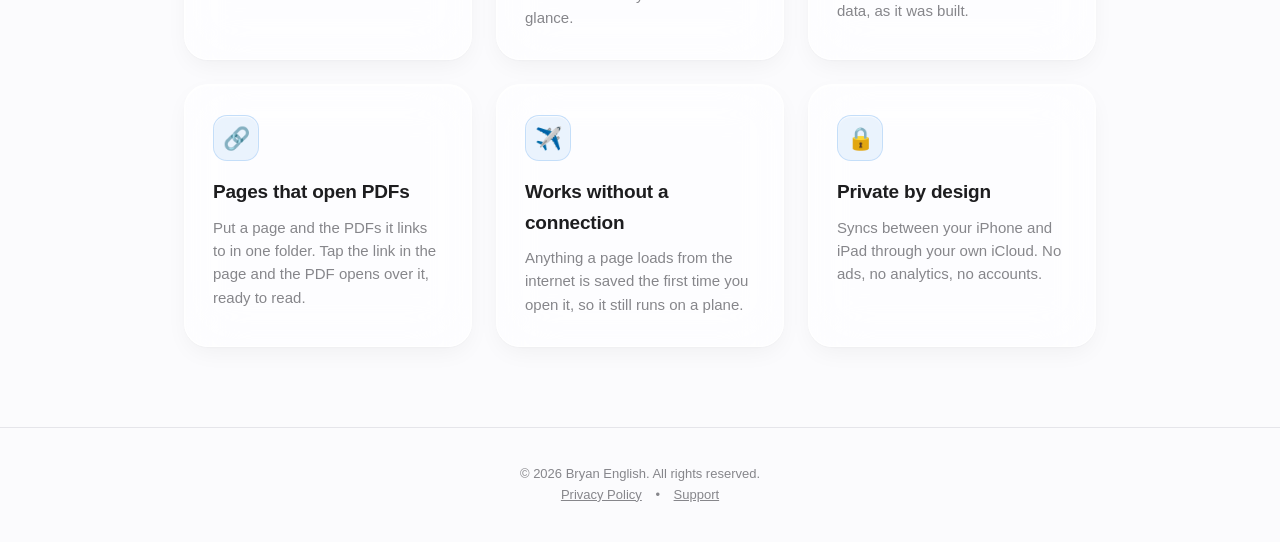
==== commit e14d3aa9: "Add Apple App Store button branding and glassmorphic feature cards Machine: Bryans-Mac-mini-5" ====
--- a/index.html
+++ b/index.html
@@ -5,7 +5,115 @@
   <meta name="viewport" content="width=device-width, initial-scale=1.0">
   <title>Artifact Viewer — The Folio for Your AI-Made Artifacts</title>
   <meta name="description" content="Save the web pages and mini apps AI assistants build for you, keep them in one folio, and open them full screen offline on iPhone and iPad.">
-  <link rel="stylesheet" href="style.css">
+  <link rel="stylesheet" href="style.css?v=20261029c">
+  <style>
+    .carousel-wrapper {
+      position: relative;
+      width: 100%;
+      max-width: 960px;
+      height: 660px;
+      margin: 1.5rem auto 1rem;
+      display: flex;
+      align-items: center;
+      justify-content: center;
+      -webkit-mask-image: linear-gradient(to right, transparent 0%, black 14%, black 86%, transparent 100%);
+      mask-image: linear-gradient(to right, transparent 0%, black 14%, black 86%, transparent 100%);
+      overflow: visible;
+    }
+    .carousel-stage {
+      position: relative;
+      width: 100%;
+      height: 100%;
+      perspective: 1200px;
+      transform-style: preserve-3d;
+      display: flex;
+      align-items: center;
+      justify-content: center;
+    }
+    .carousel-slide {
+      position: absolute;
+      top: 50%;
+      left: 50%;
+      width: 290px;
+      aspect-ratio: 1320 / 2868;
+      border-radius: 36px;
+      overflow: hidden;
+      background: #fbfbfd;
+      border: 1px solid rgba(0, 0, 0, 0.08);
+      box-shadow: 0 1px 3px rgba(0, 0, 0, 0.04), 0 12px 28px rgba(0, 0, 0, 0.08), 0 28px 56px -6px rgba(0, 0, 0, 0.16);
+      transition: transform 0.5s cubic-bezier(0.25, 1, 0.5, 1), opacity 0.45s ease, filter 0.45s ease, box-shadow 0.45s ease;
+      user-select: none;
+      cursor: pointer;
+    }
+    .carousel-slide picture, .carousel-slide img {
+      display: block;
+      width: 100%;
+      height: 100%;
+      object-fit: cover;
+      pointer-events: none;
+    }
+    .carousel-slide.center {
+      z-index: 10;
+      opacity: 1;
+      transform: translate(-50%, -50%) scale(1) translateZ(0);
+      cursor: default;
+      box-shadow: 0 1px 3px rgba(0, 0, 0, 0.04), 0 14px 34px rgba(0, 0, 0, 0.1), 0 36px 72px -8px rgba(0, 0, 0, 0.2);
+    }
+    .carousel-slide.left-1 {
+      z-index: 5;
+      opacity: 0.68;
+      transform: translate(calc(-50% - 220px), -50%) scale(0.82) rotateY(7deg);
+      filter: brightness(0.96);
+    }
+    .carousel-slide.right-1 {
+      z-index: 5;
+      opacity: 0.68;
+      transform: translate(calc(-50% + 220px), -50%) scale(0.82) rotateY(-7deg);
+      filter: brightness(0.96);
+    }
+    .carousel-slide.left-2, .carousel-slide.right-2 {
+      z-index: 2;
+      opacity: 0;
+      pointer-events: none;
+    }
+    .carousel-slide.left-2 {
+      transform: translate(calc(-50% - 360px), -50%) scale(0.68) rotateY(12deg);
+    }
+    .carousel-slide.right-2 {
+      transform: translate(calc(-50% + 360px), -50%) scale(0.68) rotateY(-12deg);
+    }
+    .carousel-slide.hidden-far {
+      z-index: 1;
+      opacity: 0;
+      transform: translate(-50%, -50%) scale(0.5);
+      pointer-events: none;
+    }
+    @media (max-width: 640px) {
+      .carousel-wrapper {
+        height: 540px;
+        -webkit-mask-image: linear-gradient(to right, transparent 0%, black 10%, black 90%, transparent 100%);
+        mask-image: linear-gradient(to right, transparent 0%, black 10%, black 90%, transparent 100%);
+      }
+      .carousel-slide {
+        width: min(240px, 68vw);
+        border-radius: 30px;
+      }
+      .carousel-slide.left-1 {
+        transform: translate(calc(-50% - 150px), -50%) scale(0.8) rotateY(6deg);
+        opacity: 0.55;
+      }
+      .carousel-slide.right-1 {
+        transform: translate(calc(-50% + 150px), -50%) scale(0.8) rotateY(-6deg);
+        opacity: 0.55;
+      }
+      .carousel-slide.left-2 {
+        transform: translate(calc(-50% - 260px), -50%) scale(0.65) rotateY(10deg);
+      }
+      .carousel-slide.right-2 {
+        transform: translate(calc(-50% + 260px), -50%) scale(0.65) rotateY(-10deg);
+      }
+    }
+  </style>
 </head>
 <body>
   <header>
@@ -33,43 +141,43 @@
         </button>
         
         <div class="carousel-stage" id="carouselStage" tabindex="0" role="region" aria-roledescription="carousel" aria-label="Artifact Viewer feature showcase">
-          <div class="carousel-slide" data-index="0" data-title="Everything your AI builds, in one place." data-subtitle="A swipeable card stack of every page, mini app, and note">
+          <div class="carousel-slide center" data-index="0" data-title="Everything your AI builds, in one place." data-subtitle="A swipeable card stack of every page, mini app, and note">
             <picture>
               <source srcset="frames/frame-1.webp" type="image/webp">
               <img src="frames/frame-1.png" alt="Everything your AI builds, in one place. Artifact Viewer folio stack." loading="eager" width="330" height="717">
             </picture>
           </div>
-          <div class="carousel-slide" data-index="1" data-title="Save it in one tap." data-subtitle="Save HTML files directly from AI chat conversations via Share Sheet">
+          <div class="carousel-slide right-1" data-index="1" data-title="Save it in one tap." data-subtitle="Save HTML files directly from AI chat conversations via Share Sheet">
             <picture>
               <source srcset="frames/frame-2.webp" type="image/webp">
               <img src="frames/frame-2.png" alt="Save it in one tap. Native iOS Share Sheet integration." loading="lazy" width="330" height="717">
             </picture>
           </div>
-          <div class="carousel-slide" data-index="2" data-title="Or open it from Files." data-subtitle="Choose Open With Artifact directly inside the iOS Files app">
+          <div class="carousel-slide right-2" data-index="2" data-title="Or open it from Files." data-subtitle="Choose Open With Artifact directly inside the iOS Files app">
             <picture>
               <source srcset="frames/frame-3.webp" type="image/webp">
               <img src="frames/frame-3.png" alt="Or open it from Files. Files app integration." loading="lazy" width="330" height="717">
             </picture>
           </div>
-          <div class="carousel-slide" data-index="3" data-title="Full screen. Fully working." data-subtitle="Live interactive charts, filters, and state saved locally">
+          <div class="carousel-slide hidden-far" data-index="3" data-title="Full screen. Fully working." data-subtitle="Live interactive charts, filters, and state saved locally">
             <picture>
               <source srcset="frames/frame-4.webp" type="image/webp">
               <img src="frames/frame-4.png" alt="Full screen. Fully working. Apex Portfolio interactive dashboard." loading="lazy" width="330" height="717">
             </picture>
           </div>
-          <div class="carousel-slide" data-index="4" data-title="Pages that open PDFs." data-subtitle="Pages link directly to sibling PDFs and documents">
+          <div class="carousel-slide hidden-far" data-index="4" data-title="Pages that open PDFs." data-subtitle="Pages link directly to sibling PDFs and documents">
             <picture>
               <source srcset="frames/frame-5.webp" type="image/webp">
               <img src="frames/frame-5.png" alt="Pages that open PDFs. Field guide linked to operations manual." loading="lazy" width="330" height="717">
             </picture>
           </div>
-          <div class="carousel-slide" data-index="5" data-title="Read it right there." data-subtitle="Built-in PDF reader with centered Table of Contents and pill navigation">
+          <div class="carousel-slide left-2" data-index="5" data-title="Read it right there." data-subtitle="Built-in PDF reader with centered Table of Contents and pill navigation">
             <picture>
               <source srcset="frames/frame-6.webp" type="image/webp">
               <img src="frames/frame-6.png" alt="Read it right there. Native PDF viewer with Table of Contents." loading="lazy" width="330" height="717">
             </picture>
           </div>
-          <div class="carousel-slide" data-index="6" data-title="Works offline. Stays private." data-subtitle="Cached offline storage, home screen widgets, and zero tracking">
+          <div class="carousel-slide left-1" data-index="6" data-title="Works offline. Stays private." data-subtitle="Cached offline storage, home screen widgets, and zero tracking">
             <picture>
               <source srcset="frames/frame-7.webp" type="image/webp">
               <img src="frames/frame-7.png" alt="Works offline. Stays private. Offline support and widgets." loading="lazy" width="330" height="717">
@@ -98,32 +206,43 @@
           <span class="caption-subtitle" id="captionSubtitle">A swipeable card stack of every page, mini app, and note</span>
         </div>
       </div>
-      <a href="https://apps.apple.com" class="cta-button">Available on the App Store</a>
+      <a href="https://apps.apple.com" class="cta-button" aria-label="Download on the App Store">
+        <svg class="apple-logo" viewBox="0 0 170 170" width="18" height="18" fill="currentColor" aria-hidden="true">
+          <path d="M150.37 130.25c-2.45 5.66-5.35 10.87-8.71 15.66-4.58 6.53-8.33 11.05-11.22 13.56-4.48 4.12-9.28 6.23-14.42 6.35-3.69 0-8.14-1.05-13.32-3.18-5.19-2.12-9.97-3.17-14.34-3.17-4.58 0-9.49 1.05-14.75 3.17-5.26 2.13-9.5 3.24-12.74 3.35-4.35.13-9.16-1.9-14.42-6.08-3.7-3.04-7.58-7.71-11.64-14.01-6.19-9.57-11.01-20.44-14.47-32.6-3.46-12.17-5.19-23.77-5.19-34.8 0-14.58 3.73-26.68 11.19-36.31 7.46-9.63 16.89-14.52 28.3-14.68 5.43 0 11.1 1.34 17.02 4.02 5.92 2.68 9.94 4.08 12.06 4.08 1.9 0 6.03-1.48 12.39-4.43 6.36-2.95 11.96-4.3 16.8-4.05 13.38.77 23.85 5.56 31.42 14.37-11.98 7.23-17.84 17.15-17.58 29.77.26 9.8 4.05 17.96 11.37 24.48 7.32 6.52 16.14 10.15 26.46 10.89-2.28 7.15-5.24 14.33-8.88 21.55zM119.22 33.15c0-7.23 2.62-13.88 7.86-19.95 5.24-6.07 11.68-9.87 19.32-11.4-.26 1.05-.44 2.05-.54 3-.63 6.94-3.37 13.43-8.22 19.46-4.85 6.03-11.09 9.86-18.72 11.49-.07-.87-.1-1.74-.1-2.6z"/>
+        </svg>
+        <span>Download on the App Store</span>
+      </a>
     </section>
 
     <section class="features-grid">
       <div class="feature-card">
-        <h3>📥 Save in one tap</h3>
+        <div class="feature-icon">📥</div>
+        <h3>Save in one tap</h3>
         <p>Download a page, tap Share, and it lands in your folio. Or choose "Open in Artifact Viewer" from the Files app.</p>
       </div>
       <div class="feature-card">
-        <h3>🗂️ One folio, not a Downloads pile</h3>
+        <div class="feature-icon">🗂️</div>
+        <h3>One folio, not a Downloads pile</h3>
         <p>Pages and apps sit in a swipeable card stack with previews, so you can find the one you want at a glance.</p>
       </div>
       <div class="feature-card">
-        <h3>🖥️ Full screen, fully working</h3>
+        <div class="feature-icon">🖥️</div>
+        <h3>Full screen, fully working</h3>
         <p>Files shows an .html file as code and Safari can't open it well from local storage. Here it runs full screen, with its scripts and saved data, as it was built.</p>
       </div>
       <div class="feature-card">
-        <h3>🔗 Pages that open PDFs</h3>
+        <div class="feature-icon">🔗</div>
+        <h3>Pages that open PDFs</h3>
         <p>Put a page and the PDFs it links to in one folder. Tap the link in the page and the PDF opens over it, ready to read.</p>
       </div>
       <div class="feature-card">
-        <h3>✈️ Works without a connection</h3>
+        <div class="feature-icon">✈️</div>
+        <h3>Works without a connection</h3>
         <p>Anything a page loads from the internet is saved the first time you open it, so it still runs on a plane.</p>
       </div>
       <div class="feature-card">
-        <h3>🔒 Private by design</h3>
+        <div class="feature-icon">🔒</div>
+        <h3>Private by design</h3>
         <p>Syncs between your iPhone and iPad through your own iCloud. No ads, no analytics, no accounts.</p>
       </div>
     </section>
--- a/style.css
+++ b/style.css
@@ -150,47 +150,94 @@
 }
 
 .cta-button {
-  display: inline-block;
-  background: var(--accent);
+  display: inline-flex;
+  align-items: center;
+  justify-content: center;
+  gap: 10px;
+  background: #000000;
   color: #ffffff;
-  padding: 12px 28px;
+  padding: 13px 28px;
   border-radius: 980px;
-  font-size: 16px;
+  font-size: 15px;
   font-weight: 600;
   text-decoration: none;
-  transition: background 0.2s ease, transform 0.1s ease;
+  border: 1px solid rgba(255, 255, 255, 0.2);
+  box-shadow: 0 4px 18px rgba(0, 0, 0, 0.16);
+  transition: transform 0.2s cubic-bezier(0.2, 0.8, 0.2, 1), box-shadow 0.2s ease, background 0.2s ease;
 }
 
 .cta-button:hover {
-  background: var(--accent-hover);
-  transform: translateY(-1px);
+  transform: translateY(-2px);
+  background: #1d1d1f;
+  box-shadow: 0 8px 24px rgba(0, 0, 0, 0.24);
+}
+
+.cta-button:active {
+  transform: translateY(0) scale(0.98);
+}
+
+.cta-button .apple-logo {
+  display: block;
+  fill: currentColor;
 }
 
 .features-grid {
   display: grid;
   grid-template-columns: repeat(auto-fit, minmax(280px, 1fr));
   gap: 24px;
-  margin-top: 40px;
+  margin-top: 48px;
 }
 
 .feature-card {
-  background: var(--card-bg);
-  border: 1px solid var(--border);
-  border-radius: 18px;
-  padding: 28px;
-  box-shadow: var(--card-shadow);
+  position: relative;
+  background: rgba(255, 255, 255, 0.58);
+  backdrop-filter: blur(28px) saturate(190%);
+  -webkit-backdrop-filter: blur(28px) saturate(190%);
+  border: 1px solid rgba(255, 255, 255, 0.8);
+  border-radius: 24px;
+  padding: 30px 28px;
+  box-shadow:
+    0 1px 2px rgba(0, 0, 0, 0.03),
+    0 8px 24px -4px rgba(0, 0, 0, 0.05),
+    inset 0 1px 1px rgba(255, 255, 255, 0.95);
+  transition: transform 0.25s cubic-bezier(0.2, 0.8, 0.2, 1), box-shadow 0.25s ease, border-color 0.25s ease;
+}
+
+.feature-card:hover {
+  transform: translateY(-4px);
+  border-color: rgba(0, 113, 227, 0.35);
+  box-shadow:
+    0 2px 6px rgba(0, 0, 0, 0.04),
+    0 18px 38px -4px rgba(0, 0, 0, 0.09),
+    inset 0 1px 1px rgba(255, 255, 255, 1);
+}
+
+.feature-icon {
+  width: 46px;
+  height: 46px;
+  border-radius: 14px;
+  background: rgba(0, 113, 227, 0.08);
+  border: 1px solid rgba(0, 113, 227, 0.16);
+  display: flex;
+  align-items: center;
+  justify-content: center;
+  font-size: 22px;
+  margin-bottom: 16px;
+  box-shadow: inset 0 1px 1px rgba(255, 255, 255, 0.7);
 }
 
 .feature-card h3 {
-  font-size: 20px;
+  font-size: 19px;
   font-weight: 600;
-  margin-bottom: 10px;
+  color: var(--text);
+  margin-bottom: 8px;
+  letter-spacing: -0.2px;
 }
 
 .feature-card p {
   font-size: 15px;
   color: var(--text-muted);
-  line-height: 1.5;
+  line-height: 1.55;
 }
 
 .content-page {
@@ -470,6 +517,39 @@
 }
 
 @media (prefers-color-scheme: dark) {
+  .cta-button {
+    background: #ffffff;
+    color: #000000;
+    border-color: rgba(255, 255, 255, 0.4);
+    box-shadow: 0 4px 20px rgba(255, 255, 255, 0.15);
+  }
+
+  .cta-button:hover {
+    background: #f5f5f7;
+    box-shadow: 0 8px 28px rgba(255, 255, 255, 0.25);
+  }
+
+  .feature-card {
+    background: rgba(30, 30, 32, 0.58);
+    border: 1px solid rgba(255, 255, 255, 0.12);
+    box-shadow:
+      0 4px 24px rgba(0, 0, 0, 0.4),
+      inset 0 1px 1px rgba(255, 255, 255, 0.12);
+  }
+
+  .feature-card:hover {
+    border-color: rgba(41, 151, 255, 0.45);
+    box-shadow:
+      0 8px 32px rgba(0, 0, 0, 0.6),
+      inset 0 1px 1px rgba(255, 255, 255, 0.2);
+  }
+
+  .feature-icon {
+    background: rgba(41, 151, 255, 0.12);
+    border-color: rgba(41, 151, 255, 0.25);
+    box-shadow: inset 0 1px 1px rgba(255, 255, 255, 0.1);
+  }
+
   .carousel-slide {
     background: #1c1c1e;
     border-color: rgba(255, 255, 255, 0.14);
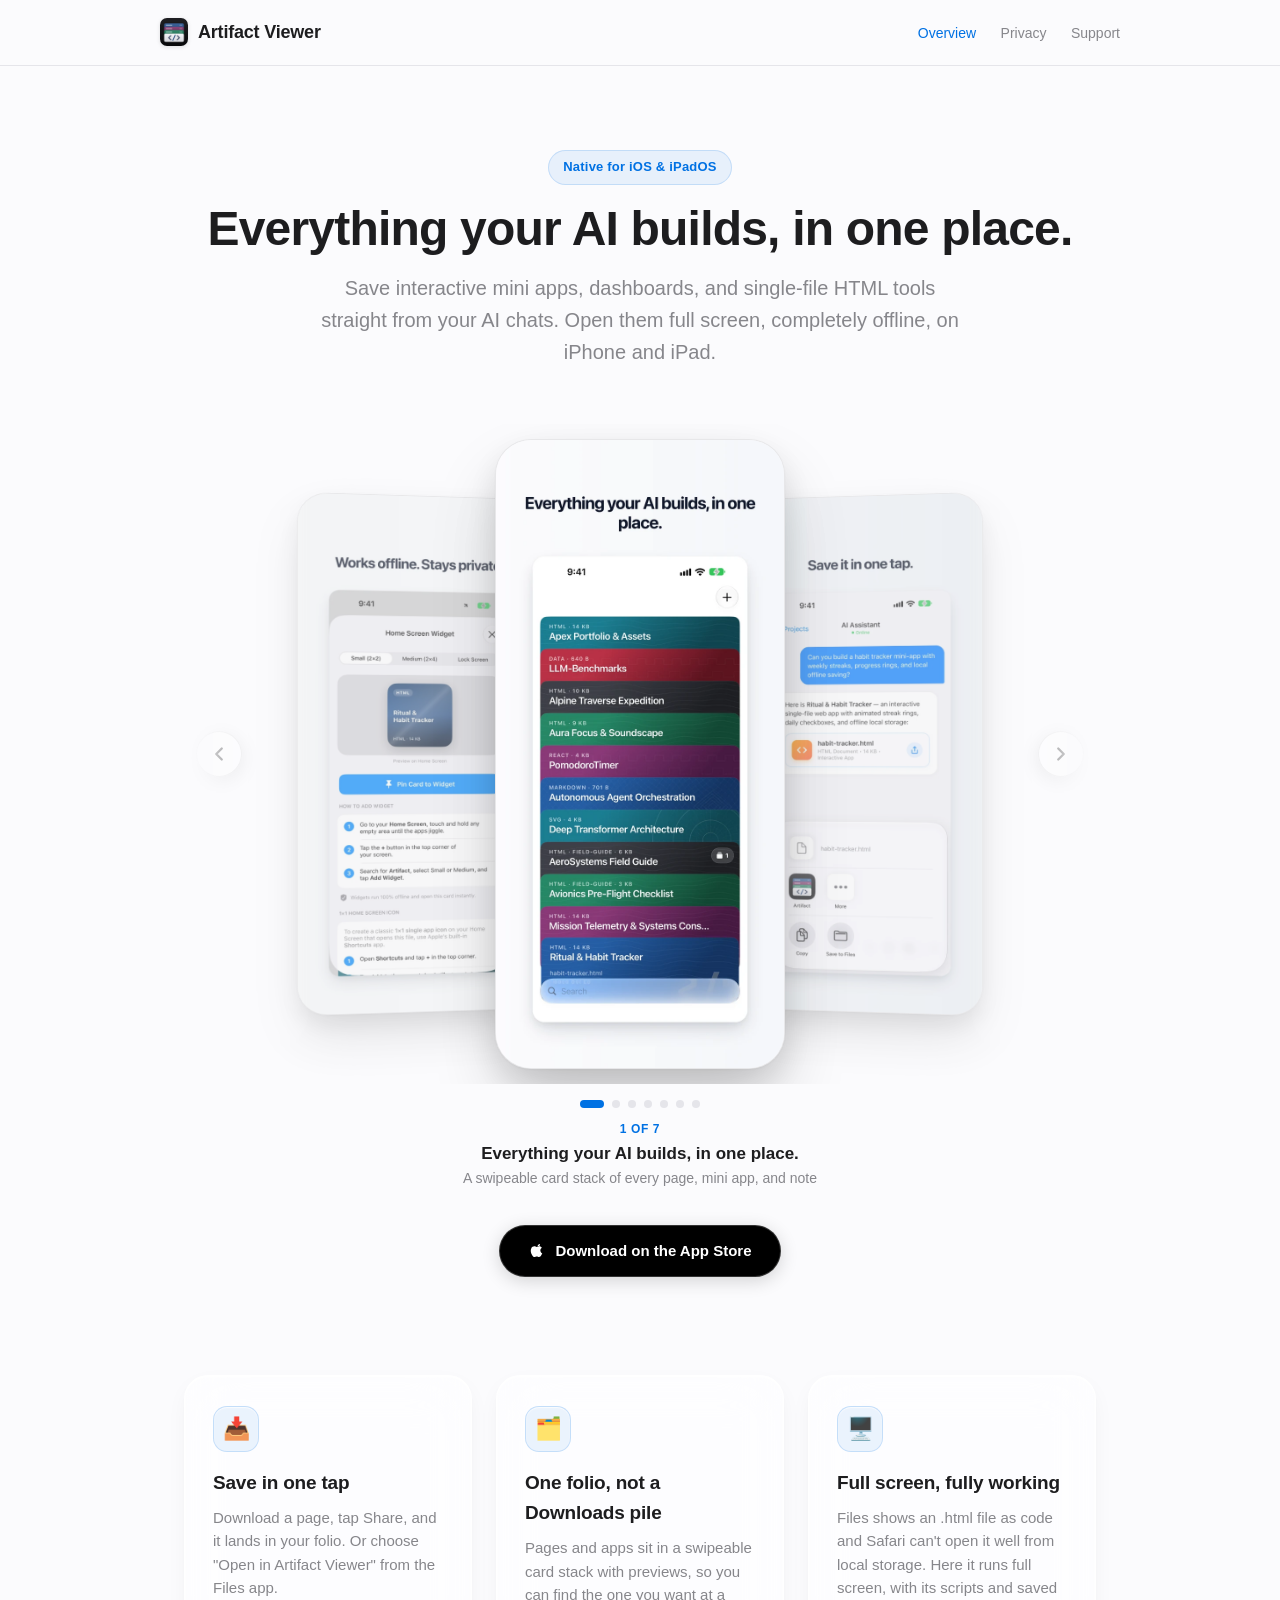
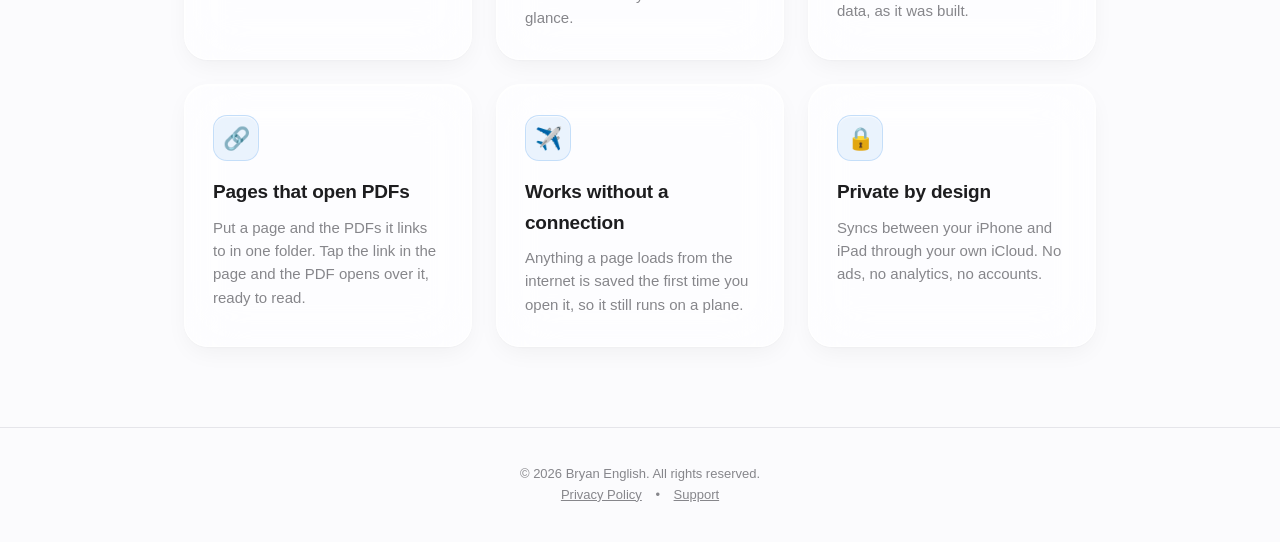
==== commit 8067ee89: "Fix Apple logo SVG coordinates and optical alignment in button Machine: Bryans-Mac-mini-5" ====
--- a/index.html
+++ b/index.html
@@ -5,7 +5,7 @@
   <meta name="viewport" content="width=device-width, initial-scale=1.0">
   <title>Artifact Viewer — The Folio for Your AI-Made Artifacts</title>
   <meta name="description" content="Save the web pages and mini apps AI assistants build for you, keep them in one folio, and open them full screen offline on iPhone and iPad.">
-  <link rel="stylesheet" href="style.css?v=20261029c">
+  <link rel="stylesheet" href="style.css?v=20261029d">
   <style>
     .carousel-wrapper {
       position: relative;
@@ -207,8 +207,8 @@
         </div>
       </div>
       <a href="https://apps.apple.com" class="cta-button" aria-label="Download on the App Store">
-        <svg class="apple-logo" viewBox="0 0 170 170" width="18" height="18" fill="currentColor" aria-hidden="true">
-          <path d="M150.37 130.25c-2.45 5.66-5.35 10.87-8.71 15.66-4.58 6.53-8.33 11.05-11.22 13.56-4.48 4.12-9.28 6.23-14.42 6.35-3.69 0-8.14-1.05-13.32-3.18-5.19-2.12-9.97-3.17-14.34-3.17-4.58 0-9.49 1.05-14.75 3.17-5.26 2.13-9.5 3.24-12.74 3.35-4.35.13-9.16-1.9-14.42-6.08-3.7-3.04-7.58-7.71-11.64-14.01-6.19-9.57-11.01-20.44-14.47-32.6-3.46-12.17-5.19-23.77-5.19-34.8 0-14.58 3.73-26.68 11.19-36.31 7.46-9.63 16.89-14.52 28.3-14.68 5.43 0 11.1 1.34 17.02 4.02 5.92 2.68 9.94 4.08 12.06 4.08 1.9 0 6.03-1.48 12.39-4.43 6.36-2.95 11.96-4.3 16.8-4.05 13.38.77 23.85 5.56 31.42 14.37-11.98 7.23-17.84 17.15-17.58 29.77.26 9.8 4.05 17.96 11.37 24.48 7.32 6.52 16.14 10.15 26.46 10.89-2.28 7.15-5.24 14.33-8.88 21.55zM119.22 33.15c0-7.23 2.62-13.88 7.86-19.95 5.24-6.07 11.68-9.87 19.32-11.4-.26 1.05-.44 2.05-.54 3-.63 6.94-3.37 13.43-8.22 19.46-4.85 6.03-11.09 9.86-18.72 11.49-.07-.87-.1-1.74-.1-2.6z"/>
+        <svg class="apple-logo" viewBox="0 0 24 24" width="17" height="20" fill="currentColor" aria-hidden="true">
+          <path d="M18.71 19.5c-.83 1.24-1.71 2.45-3.05 2.47-1.34.03-1.77-.79-3.29-.79-1.53 0-2 .77-3.27.82-1.31.05-2.3-1.32-3.14-2.53C4.25 17 2.94 12.45 4.7 9.39c.87-1.52 2.43-2.48 4.12-2.51 1.28-.02 2.5.87 3.29.87.78 0 2.26-1.07 3.81-.91.65.03 2.47.26 3.64 1.98-.09.06-2.17 1.28-2.15 3.81.03 3.02 2.65 4.03 2.68 4.04-.03.07-.42 1.44-1.38 2.83M15.97 6.37c.61-.75 1.04-1.8 1.01-2.87-.96.04-2.13.64-2.79 1.41-.57.66-1.08 1.73-1.02 2.78 1.08.08 2.19-.57 2.8-1.32"/>
         </svg>
         <span>Download on the App Store</span>
       </a>
--- a/style.css
+++ b/style.css
@@ -178,7 +178,11 @@
 
 .cta-button .apple-logo {
   display: block;
+  width: 17px;
+  height: 20px;
   fill: currentColor;
+  margin-top: -2px;
+  flex-shrink: 0;
 }
 
 .features-grid {
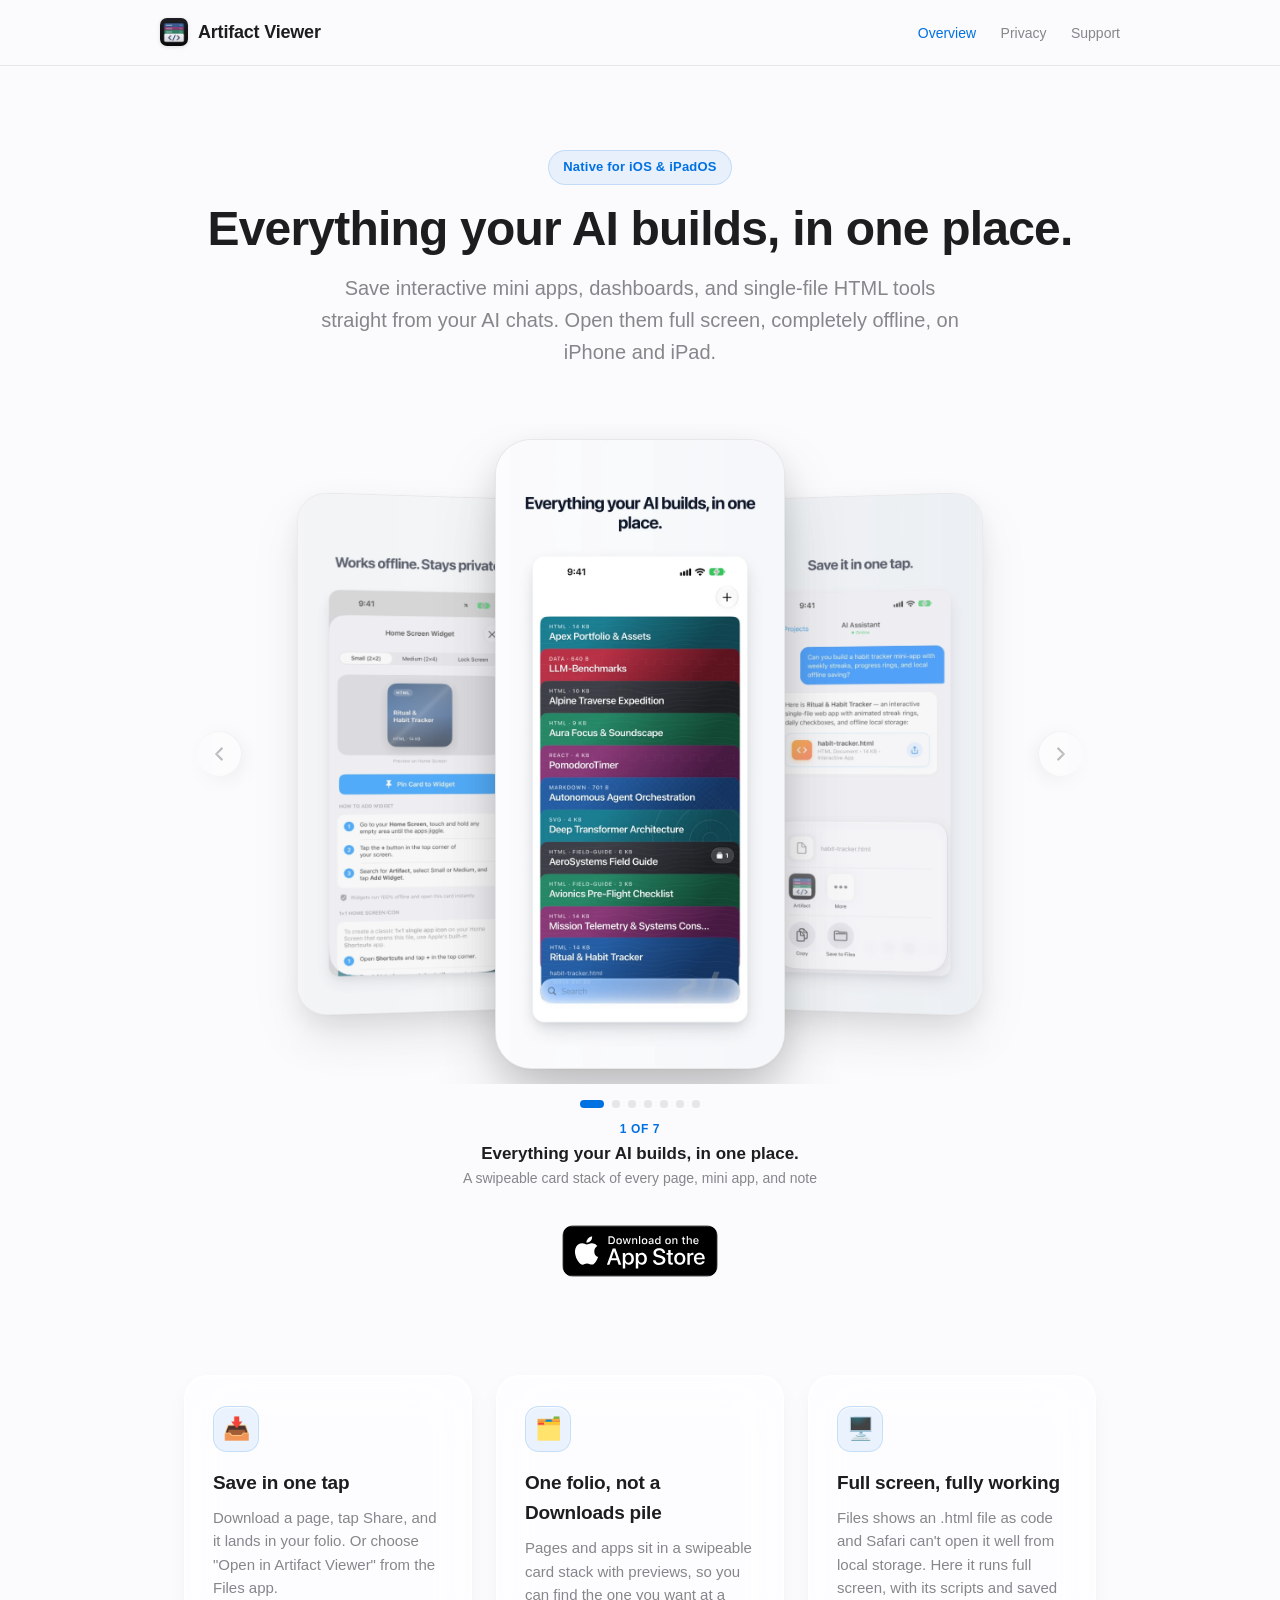
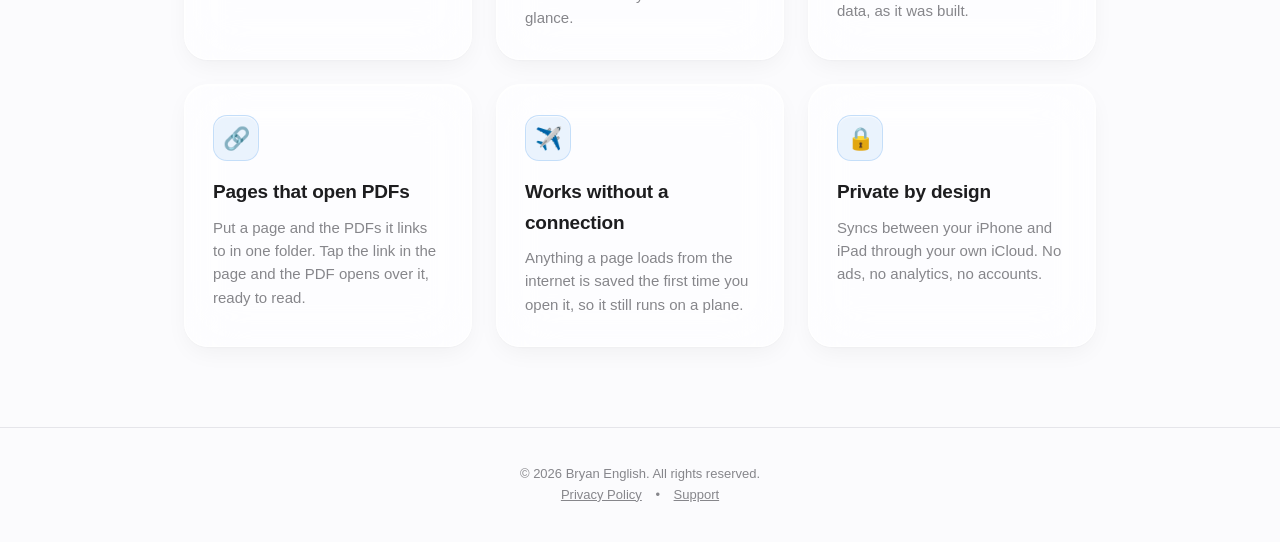
==== commit 901d94a5: "Use official Apple Developer App Store badge asset Machine: Bryans-Mac-mini-5" ====
--- a/index.html
+++ b/index.html
@@ -5,7 +5,7 @@
   <meta name="viewport" content="width=device-width, initial-scale=1.0">
   <title>Artifact Viewer — The Folio for Your AI-Made Artifacts</title>
   <meta name="description" content="Save the web pages and mini apps AI assistants build for you, keep them in one folio, and open them full screen offline on iPhone and iPad.">
-  <link rel="stylesheet" href="style.css?v=20261029d">
+  <link rel="stylesheet" href="style.css?v=20261029e">
   <style>
     .carousel-wrapper {
       position: relative;
@@ -206,11 +206,8 @@
           <span class="caption-subtitle" id="captionSubtitle">A swipeable card stack of every page, mini app, and note</span>
         </div>
       </div>
-      <a href="https://apps.apple.com" class="cta-button" aria-label="Download on the App Store">
-        <svg class="apple-logo" viewBox="0 0 24 24" width="17" height="20" fill="currentColor" aria-hidden="true">
-          <path d="M18.71 19.5c-.83 1.24-1.71 2.45-3.05 2.47-1.34.03-1.77-.79-3.29-.79-1.53 0-2 .77-3.27.82-1.31.05-2.3-1.32-3.14-2.53C4.25 17 2.94 12.45 4.7 9.39c.87-1.52 2.43-2.48 4.12-2.51 1.28-.02 2.5.87 3.29.87.78 0 2.26-1.07 3.81-.91.65.03 2.47.26 3.64 1.98-.09.06-2.17 1.28-2.15 3.81.03 3.02 2.65 4.03 2.68 4.04-.03.07-.42 1.44-1.38 2.83M15.97 6.37c.61-.75 1.04-1.8 1.01-2.87-.96.04-2.13.64-2.79 1.41-.57.66-1.08 1.73-1.02 2.78 1.08.08 2.19-.57 2.8-1.32"/>
-        </svg>
-        <span>Download on the App Store</span>
+      <a href="https://apps.apple.com" class="app-store-link" aria-label="Download on the App Store">
+        <img src="app-store-badge.svg" alt="Download on the App Store" class="app-store-badge" width="160" height="54">
       </a>
     </section>
 
--- a/style.css
+++ b/style.css
@@ -149,40 +149,27 @@
   margin: 0 auto 32px;
 }
 
-.cta-button {
-  display: inline-flex;
-  align-items: center;
-  justify-content: center;
-  gap: 10px;
-  background: #000000;
-  color: #ffffff;
-  padding: 13px 28px;
-  border-radius: 980px;
-  font-size: 15px;
-  font-weight: 600;
-  text-decoration: none;
-  border: 1px solid rgba(255, 255, 255, 0.2);
-  box-shadow: 0 4px 18px rgba(0, 0, 0, 0.16);
-  transition: transform 0.2s cubic-bezier(0.2, 0.8, 0.2, 1), box-shadow 0.2s ease, background 0.2s ease;
-}
-
-.cta-button:hover {
-  transform: translateY(-2px);
-  background: #1d1d1f;
-  box-shadow: 0 8px 24px rgba(0, 0, 0, 0.24);
-}
-
-.cta-button:active {
+.app-store-link {
+  display: inline-block;
+  transition: transform 0.2s cubic-bezier(0.2, 0.8, 0.2, 1), filter 0.2s ease;
+  line-height: 0;
+  border-radius: 13px;
+}
+
+.app-store-link:hover {
+  transform: translateY(-2px) scale(1.02);
+  filter: drop-shadow(0 8px 24px rgba(0, 0, 0, 0.24));
+}
+
+.app-store-link:active {
   transform: translateY(0) scale(0.98);
 }
 
-.cta-button .apple-logo {
+.app-store-badge {
+  height: 52px;
+  width: auto;
   display: block;
-  width: 17px;
-  height: 20px;
-  fill: currentColor;
-  margin-top: -2px;
-  flex-shrink: 0;
+  border-radius: 12px;
 }
 
 .features-grid {
@@ -521,16 +508,8 @@
 }
 
 @media (prefers-color-scheme: dark) {
-  .cta-button {
-    background: #ffffff;
-    color: #000000;
-    border-color: rgba(255, 255, 255, 0.4);
-    box-shadow: 0 4px 20px rgba(255, 255, 255, 0.15);
-  }
-
-  .cta-button:hover {
-    background: #f5f5f7;
-    box-shadow: 0 8px 28px rgba(255, 255, 255, 0.25);
+  .app-store-link:hover {
+    filter: drop-shadow(0 8px 28px rgba(255, 255, 255, 0.22));
   }
 
   .feature-card {
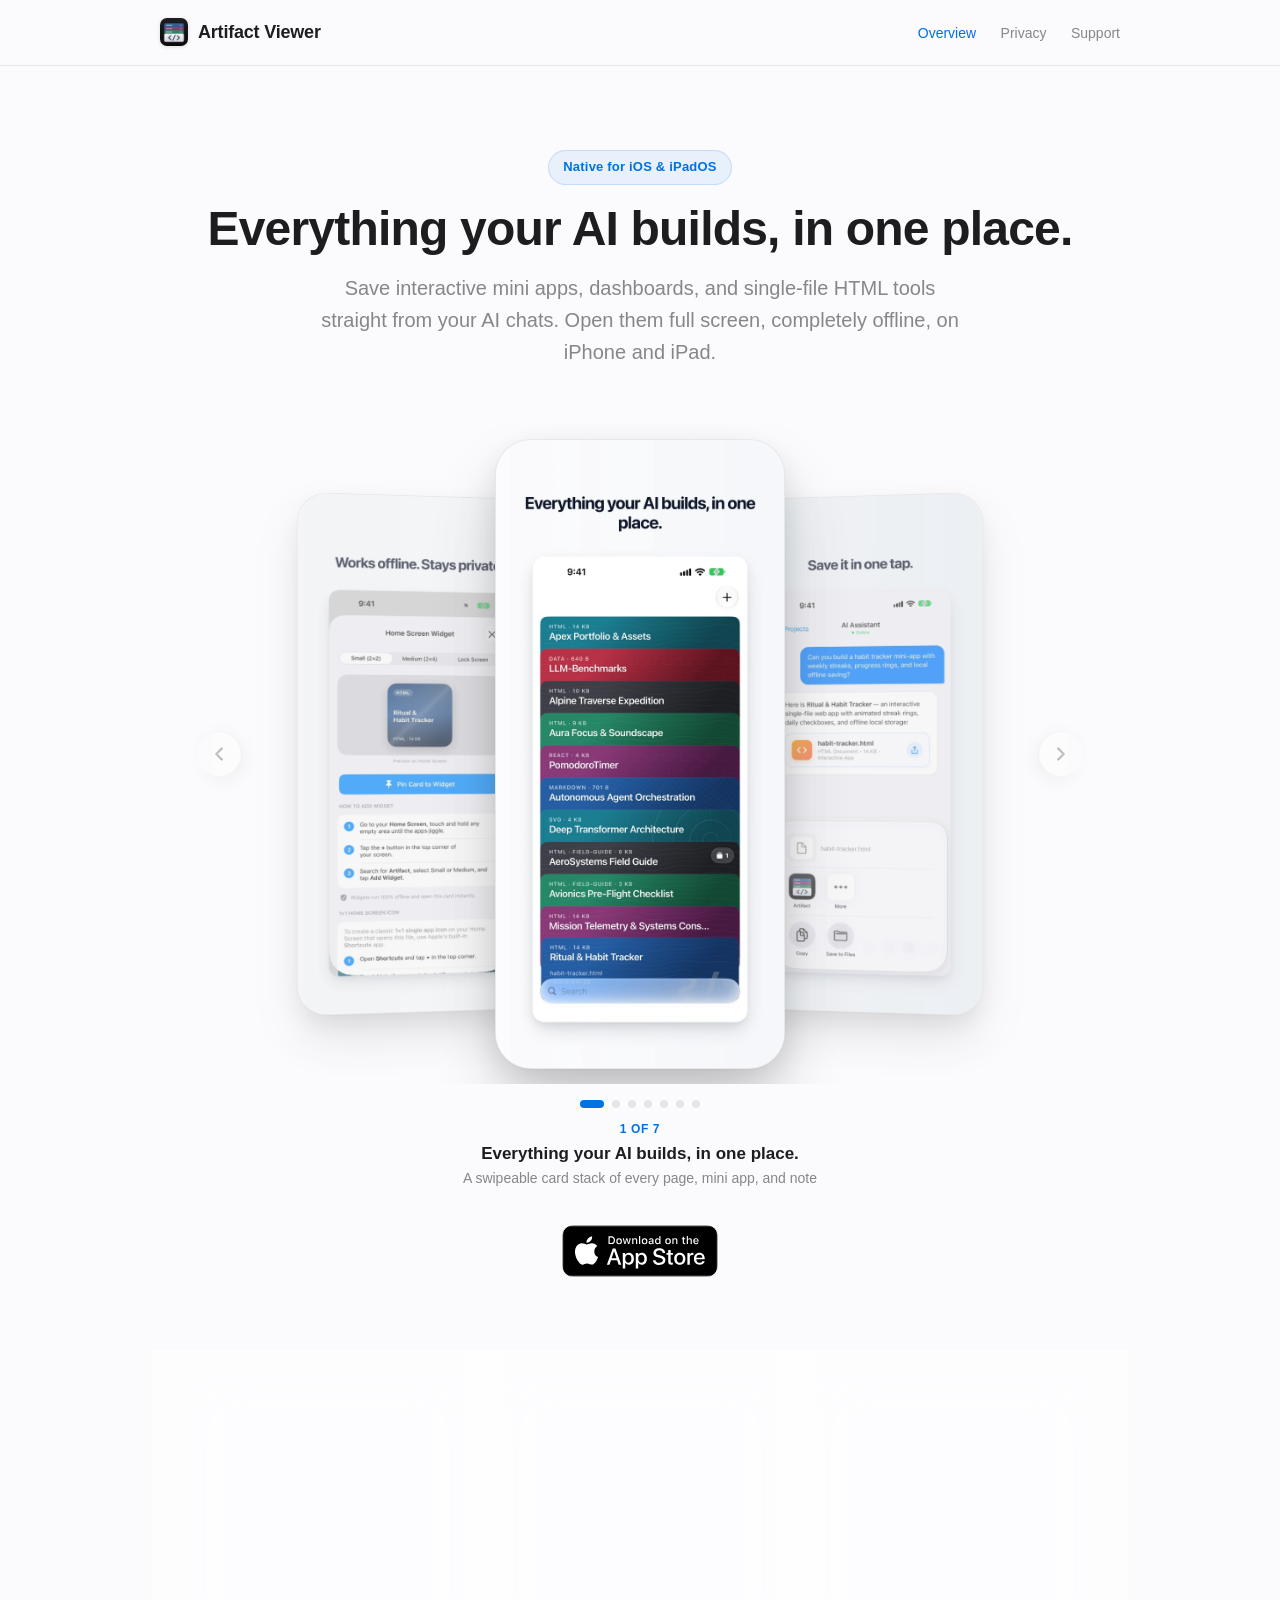
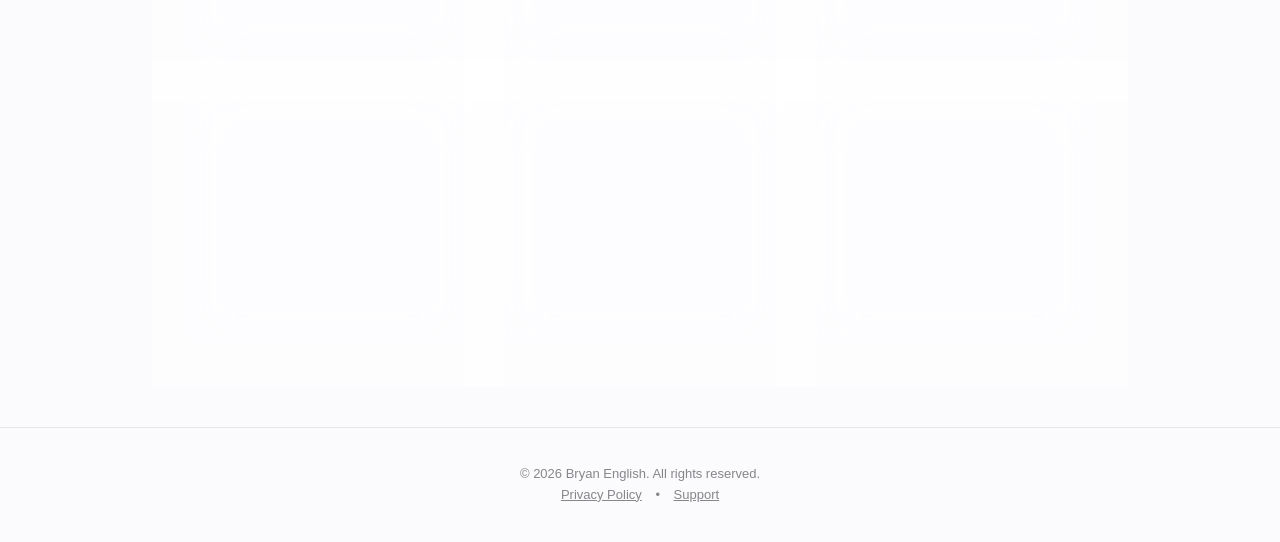
==== commit a0528e0e: "Update App Store link to Artifact Viewer app URL Machine: Bryans-Mac-mini-5" ====
--- a/index.html
+++ b/index.html
@@ -206,7 +206,7 @@
           <span class="caption-subtitle" id="captionSubtitle">A swipeable card stack of every page, mini app, and note</span>
         </div>
       </div>
-      <a href="https://apps.apple.com" class="app-store-link" aria-label="Download on the App Store">
+      <a href="https://apps.apple.com/us/app/artifact-viewer/id6827463235" class="app-store-link" aria-label="Download on the App Store">
         <img src="app-store-badge.svg" alt="Download on the App Store" class="app-store-badge" width="160" height="54">
       </a>
     </section>
